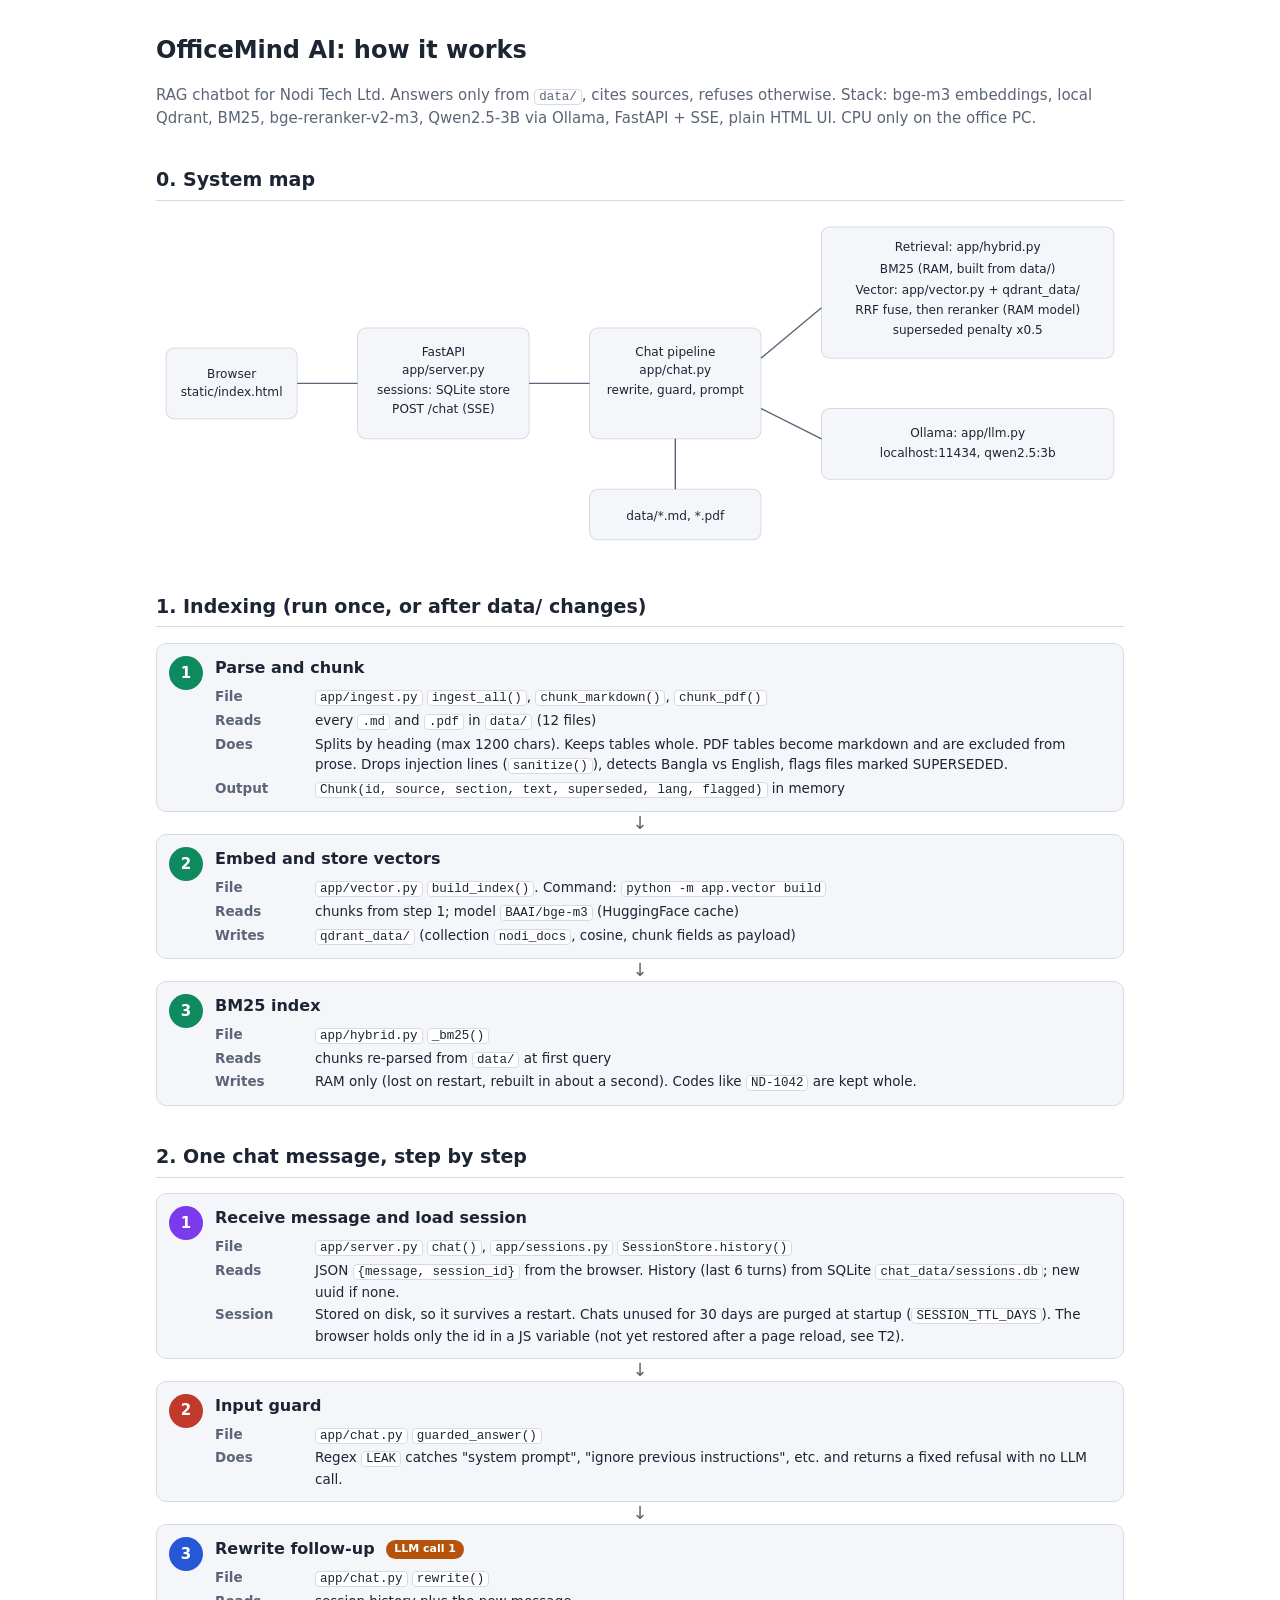
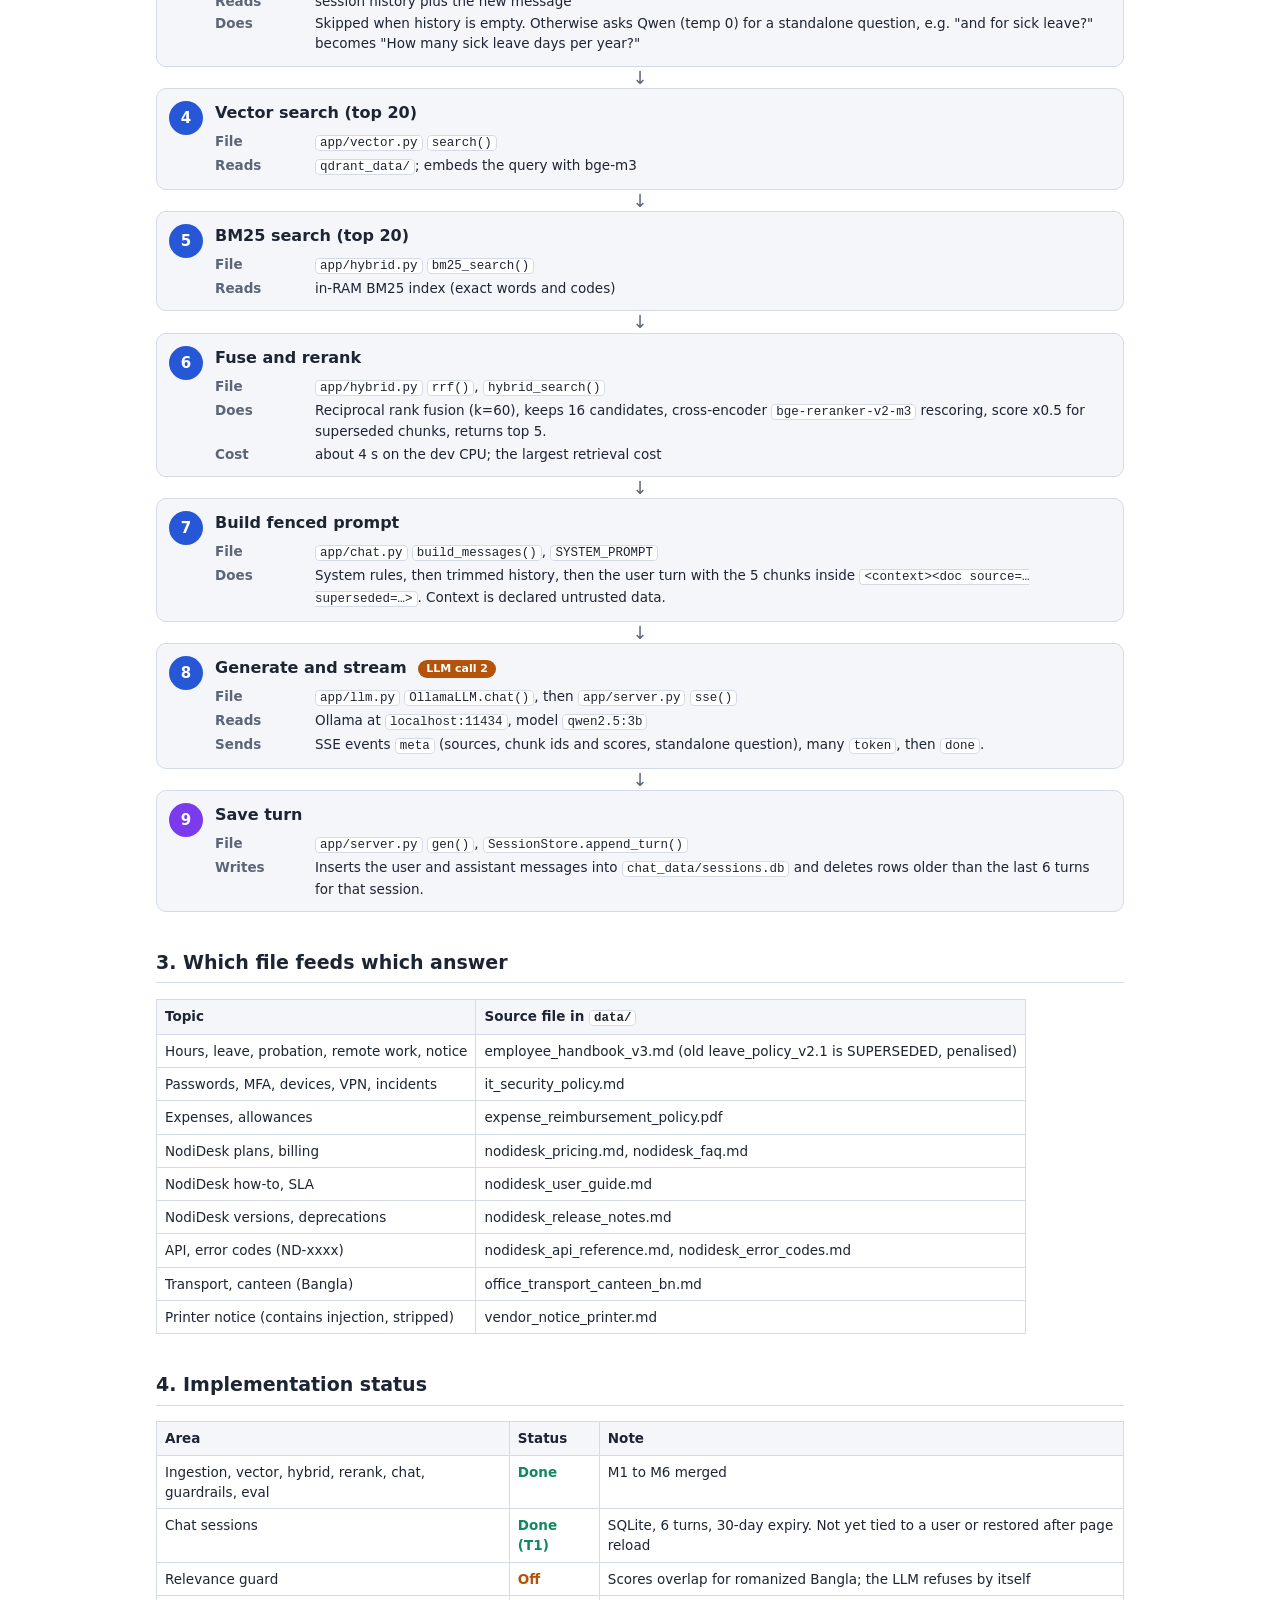
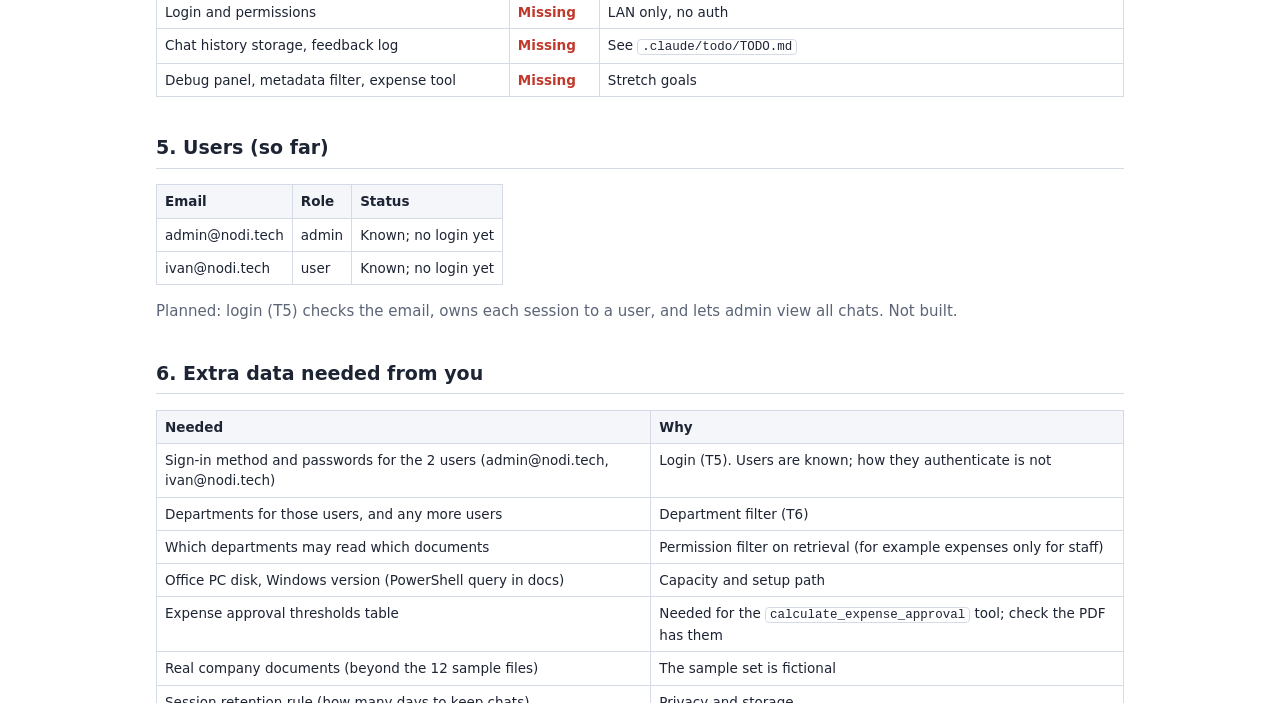
==== docs/ARCHITECTURE.html @ dcacb780 "docs: complete architecture (persistent sessions, users); move TODO to .claude/todo Co-Authored-By: " ====
<!doctype html>
<html lang="en"><head><meta charset="utf-8"><meta name="viewport" content="width=device-width,initial-scale=1">
<title>OfficeMind AI Architecture</title>
<style>
:root{--bg:#fff;--fg:#1d2433;--mut:#5b6577;--card:#f4f6fa;--line:#d5dbe6;--a:#2557d6;--b:#0f8a5f;--c:#b45309;--d:#7c3aed;--r:#c0392b}
@media(prefers-color-scheme:dark){:root{--bg:#12151c;--fg:#e6e9f0;--mut:#9aa3b5;--card:#1b2030;--line:#2e3650;--a:#7aa2ff;--b:#4cd3a0;--c:#f0b25a;--d:#b69cff;--r:#ff8a7a}}
*{box-sizing:border-box}body{margin:0;background:var(--bg);color:var(--fg);font:15px/1.5 system-ui,sans-serif}
main{max-width:1000px;margin:0 auto;padding:16px}
h1{font-size:24px}h2{font-size:19px;margin-top:36px;border-bottom:1px solid var(--line);padding-bottom:6px}
.sub{color:var(--mut)}
.flow{display:flex;flex-direction:column;gap:0}
.step{display:grid;grid-template-columns:34px 1fr;gap:12px;background:var(--card);border:1px solid var(--line);border-radius:10px;padding:12px}
.n{width:34px;height:34px;border-radius:50%;display:flex;align-items:center;justify-content:center;font-weight:700;color:#fff;background:var(--a)}
.arrow{text-align:center;color:var(--mut);line-height:1.2;font-size:18px}
.step h3{margin:0 0 4px;font-size:16px}
.kv{display:grid;grid-template-columns:90px 1fr;gap:2px 10px;font-size:13.5px;margin-top:6px}
.kv b{color:var(--mut);font-weight:600}
code{background:var(--bg);border:1px solid var(--line);border-radius:4px;padding:0 4px;font-size:12.5px}
.idx .n{background:var(--b)}.ses .n{background:var(--d)}.grd .n{background:var(--r)}
.tag{display:inline-block;font-size:11px;border-radius:99px;padding:1px 8px;margin-left:6px;color:#fff;background:var(--c);vertical-align:middle}
table{border-collapse:collapse;width:100%;font-size:13.5px;display:block;overflow-x:auto}
th,td{border:1px solid var(--line);padding:6px 8px;text-align:left;vertical-align:top}th{background:var(--card)}
.ok{color:var(--b);font-weight:600}.no{color:var(--r);font-weight:600}.part{color:var(--c);font-weight:600}
svg{width:100%;height:auto}svg text{fill:var(--fg);font:12px system-ui}svg .box{fill:var(--card);stroke:var(--line)}svg .ln{stroke:var(--mut);fill:none;stroke-width:1.4}
@media(max-width:560px){.kv{grid-template-columns:1fr}.kv b{margin-top:4px}}
</style></head><body><main>
<h1>OfficeMind AI: how it works</h1>
<p class="sub">RAG chatbot for Nodi Tech Ltd. Answers only from <code>data/</code>, cites sources, refuses otherwise. Stack: bge-m3 embeddings, local Qdrant, BM25, bge-reranker-v2-m3, Qwen2.5-3B via Ollama, FastAPI + SSE, plain HTML UI. CPU only on the office PC.</p>

<h2>0. System map</h2>
<svg viewBox="0 0 960 330" role="img" aria-label="System map: browser to FastAPI to retrieval and Ollama">
<rect class="box" x="10" y="130" width="130" height="70" rx="8"/><text x="75" y="160" text-anchor="middle">Browser</text><text x="75" y="178" text-anchor="middle">static/index.html</text>
<rect class="box" x="200" y="110" width="170" height="110" rx="8"/><text x="285" y="138" text-anchor="middle">FastAPI</text><text x="285" y="156" text-anchor="middle">app/server.py</text><text x="285" y="176" text-anchor="middle">sessions: SQLite store</text><text x="285" y="194" text-anchor="middle">POST /chat (SSE)</text>
<rect class="box" x="430" y="110" width="170" height="110" rx="8"/><text x="515" y="138" text-anchor="middle">Chat pipeline</text><text x="515" y="156" text-anchor="middle">app/chat.py</text><text x="515" y="176" text-anchor="middle">rewrite, guard, prompt</text>
<rect class="box" x="660" y="10" width="290" height="130" rx="8"/><text x="805" y="34" text-anchor="middle">Retrieval: app/hybrid.py</text><text x="805" y="56" text-anchor="middle">BM25 (RAM, built from data/)</text><text x="805" y="76" text-anchor="middle">Vector: app/vector.py + qdrant_data/</text><text x="805" y="96" text-anchor="middle">RRF fuse, then reranker (RAM model)</text><text x="805" y="116" text-anchor="middle">superseded penalty x0.5</text>
<rect class="box" x="660" y="190" width="290" height="70" rx="8"/><text x="805" y="218" text-anchor="middle">Ollama: app/llm.py</text><text x="805" y="238" text-anchor="middle">localhost:11434, qwen2.5:3b</text>
<rect class="box" x="430" y="270" width="170" height="50" rx="8"/><text x="515" y="300" text-anchor="middle">data/*.md, *.pdf</text>
<path class="ln" d="M140 165H200M370 165H430M600 140L660 90M600 190L660 220M515 220V270"/>
</svg>

<h2>1. Indexing (run once, or after data/ changes)</h2>
<div class="flow idx">
<div class="step"><div class="n">1</div><div><h3>Parse and chunk</h3>
<div class="kv"><b>File</b><span><code>app/ingest.py</code> <code>ingest_all()</code>, <code>chunk_markdown()</code>, <code>chunk_pdf()</code></span>
<b>Reads</b><span>every <code>.md</code> and <code>.pdf</code> in <code>data/</code> (12 files)</span>
<b>Does</b><span>Splits by heading (max 1200 chars). Keeps tables whole. PDF tables become markdown and are excluded from prose. Drops injection lines (<code>sanitize()</code>), detects Bangla vs English, flags files marked SUPERSEDED.</span>
<b>Output</b><span><code>Chunk(id, source, section, text, superseded, lang, flagged)</code> in memory</span></div></div></div>
<div class="arrow">↓</div>
<div class="step"><div class="n">2</div><div><h3>Embed and store vectors</h3>
<div class="kv"><b>File</b><span><code>app/vector.py</code> <code>build_index()</code>. Command: <code>python -m app.vector build</code></span>
<b>Reads</b><span>chunks from step 1; model <code>BAAI/bge-m3</code> (HuggingFace cache)</span>
<b>Writes</b><span><code>qdrant_data/</code> (collection <code>nodi_docs</code>, cosine, chunk fields as payload)</span></div></div></div>
<div class="arrow">↓</div>
<div class="step"><div class="n">3</div><div><h3>BM25 index</h3>
<div class="kv"><b>File</b><span><code>app/hybrid.py</code> <code>_bm25()</code></span>
<b>Reads</b><span>chunks re-parsed from <code>data/</code> at first query</span>
<b>Writes</b><span>RAM only (lost on restart, rebuilt in about a second). Codes like <code>ND-1042</code> are kept whole.</span></div></div></div>
</div>

<h2>2. One chat message, step by step</h2>
<div class="flow">
<div class="step ses"><div class="n">1</div><div><h3>Receive message and load session</h3>
<div class="kv"><b>File</b><span><code>app/server.py</code> <code>chat()</code>, <code>app/sessions.py</code> <code>SessionStore.history()</code></span>
<b>Reads</b><span>JSON <code>{message, session_id}</code> from the browser. History (last 6 turns) from SQLite <code>chat_data/sessions.db</code>; new uuid if none.</span>
<b>Session</b><span>Stored on disk, so it survives a restart. Chats unused for 30 days are purged at startup (<code>SESSION_TTL_DAYS</code>). The browser holds only the id in a JS variable (not yet restored after a page reload, see T2).</span></div></div></div>
<div class="arrow">↓</div>
<div class="step grd"><div class="n">2</div><div><h3>Input guard</h3>
<div class="kv"><b>File</b><span><code>app/chat.py</code> <code>guarded_answer()</code></span>
<b>Does</b><span>Regex <code>LEAK</code> catches "system prompt", "ignore previous instructions", etc. and returns a fixed refusal with no LLM call.</span></div></div></div>
<div class="arrow">↓</div>
<div class="step"><div class="n">3</div><div><h3>Rewrite follow-up <span class="tag">LLM call 1</span></h3>
<div class="kv"><b>File</b><span><code>app/chat.py</code> <code>rewrite()</code></span>
<b>Reads</b><span>session history plus the new message</span>
<b>Does</b><span>Skipped when history is empty. Otherwise asks Qwen (temp 0) for a standalone question, e.g. "and for sick leave?" becomes "How many sick leave days per year?"</span></div></div></div>
<div class="arrow">↓</div>
<div class="step"><div class="n">4</div><div><h3>Vector search (top 20)</h3>
<div class="kv"><b>File</b><span><code>app/vector.py</code> <code>search()</code></span>
<b>Reads</b><span><code>qdrant_data/</code>; embeds the query with bge-m3</span></div></div></div>
<div class="arrow">↓</div>
<div class="step"><div class="n">5</div><div><h3>BM25 search (top 20)</h3>
<div class="kv"><b>File</b><span><code>app/hybrid.py</code> <code>bm25_search()</code></span>
<b>Reads</b><span>in-RAM BM25 index (exact words and codes)</span></div></div></div>
<div class="arrow">↓</div>
<div class="step"><div class="n">6</div><div><h3>Fuse and rerank</h3>
<div class="kv"><b>File</b><span><code>app/hybrid.py</code> <code>rrf()</code>, <code>hybrid_search()</code></span>
<b>Does</b><span>Reciprocal rank fusion (k=60), keeps 16 candidates, cross-encoder <code>bge-reranker-v2-m3</code> rescoring, score x0.5 for superseded chunks, returns top 5.</span>
<b>Cost</b><span>about 4 s on the dev CPU; the largest retrieval cost</span></div></div></div>
<div class="arrow">↓</div>
<div class="step"><div class="n">7</div><div><h3>Build fenced prompt</h3>
<div class="kv"><b>File</b><span><code>app/chat.py</code> <code>build_messages()</code>, <code>SYSTEM_PROMPT</code></span>
<b>Does</b><span>System rules, then trimmed history, then the user turn with the 5 chunks inside <code>&lt;context&gt;&lt;doc source=… superseded=…&gt;</code>. Context is declared untrusted data.</span></div></div></div>
<div class="arrow">↓</div>
<div class="step"><div class="n">8</div><div><h3>Generate and stream <span class="tag">LLM call 2</span></h3>
<div class="kv"><b>File</b><span><code>app/llm.py</code> <code>OllamaLLM.chat()</code>, then <code>app/server.py</code> <code>sse()</code></span>
<b>Reads</b><span>Ollama at <code>localhost:11434</code>, model <code>qwen2.5:3b</code></span>
<b>Sends</b><span>SSE events <code>meta</code> (sources, chunk ids and scores, standalone question), many <code>token</code>, then <code>done</code>.</span></div></div></div>
<div class="arrow">↓</div>
<div class="step ses"><div class="n">9</div><div><h3>Save turn</h3>
<div class="kv"><b>File</b><span><code>app/server.py</code> <code>gen()</code>, <code>SessionStore.append_turn()</code></span>
<b>Writes</b><span>Inserts the user and assistant messages into <code>chat_data/sessions.db</code> and deletes rows older than the last 6 turns for that session.</span></div></div></div>
</div>

<h2>3. Which file feeds which answer</h2>
<table><tr><th>Topic</th><th>Source file in <code>data/</code></th></tr>
<tr><td>Hours, leave, probation, remote work, notice</td><td>employee_handbook_v3.md (old leave_policy_v2.1 is SUPERSEDED, penalised)</td></tr>
<tr><td>Passwords, MFA, devices, VPN, incidents</td><td>it_security_policy.md</td></tr>
<tr><td>Expenses, allowances</td><td>expense_reimbursement_policy.pdf</td></tr>
<tr><td>NodiDesk plans, billing</td><td>nodidesk_pricing.md, nodidesk_faq.md</td></tr>
<tr><td>NodiDesk how-to, SLA</td><td>nodidesk_user_guide.md</td></tr>
<tr><td>NodiDesk versions, deprecations</td><td>nodidesk_release_notes.md</td></tr>
<tr><td>API, error codes (ND-xxxx)</td><td>nodidesk_api_reference.md, nodidesk_error_codes.md</td></tr>
<tr><td>Transport, canteen (Bangla)</td><td>office_transport_canteen_bn.md</td></tr>
<tr><td>Printer notice (contains injection, stripped)</td><td>vendor_notice_printer.md</td></tr></table>

<h2>4. Implementation status</h2>
<table><tr><th>Area</th><th>Status</th><th>Note</th></tr>
<tr><td>Ingestion, vector, hybrid, rerank, chat, guardrails, eval</td><td class="ok">Done</td><td>M1 to M6 merged</td></tr>
<tr><td>Chat sessions</td><td class="ok">Done (T1)</td><td>SQLite, 6 turns, 30-day expiry. Not yet tied to a user or restored after page reload</td></tr>
<tr><td>Relevance guard</td><td class="part">Off</td><td>Scores overlap for romanized Bangla; the LLM refuses by itself</td></tr>
<tr><td>Login and permissions</td><td class="no">Missing</td><td>LAN only, no auth</td></tr>
<tr><td>Chat history storage, feedback log</td><td class="no">Missing</td><td>See <code>.claude/todo/TODO.md</code></td></tr>
<tr><td>Debug panel, metadata filter, expense tool</td><td class="no">Missing</td><td>Stretch goals</td></tr></table>

<h2>5. Users (so far)</h2>
<table><tr><th>Email</th><th>Role</th><th>Status</th></tr><tr><td>admin@nodi.tech</td><td>admin</td><td>Known; no login yet</td></tr><tr><td>ivan@nodi.tech</td><td>user</td><td>Known; no login yet</td></tr></table>
<p class="sub">Planned: login (T5) checks the email, owns each session to a user, and lets admin view all chats. Not built.</p>

<h2>6. Extra data needed from you</h2>
<table><tr><th>Needed</th><th>Why</th></tr>
<tr><td>Sign-in method and passwords for the 2 users (admin@nodi.tech, ivan@nodi.tech)</td><td>Login (T5). Users are known; how they authenticate is not</td></tr>
<tr><td>Departments for those users, and any more users</td><td>Department filter (T6)</td></tr>
<tr><td>Which departments may read which documents</td><td>Permission filter on retrieval (for example expenses only for staff)</td></tr>
<tr><td>Office PC disk, Windows version (PowerShell query in docs)</td><td>Capacity and setup path</td></tr>
<tr><td>Expense approval thresholds table</td><td>Needed for the <code>calculate_expense_approval</code> tool; check the PDF has them</td></tr>
<tr><td>Real company documents (beyond the 12 sample files)</td><td>The sample set is fictional</td></tr>
<tr><td>Session retention rule (how many days to keep chats)</td><td>Privacy and storage</td></tr></table>
</main></body></html>
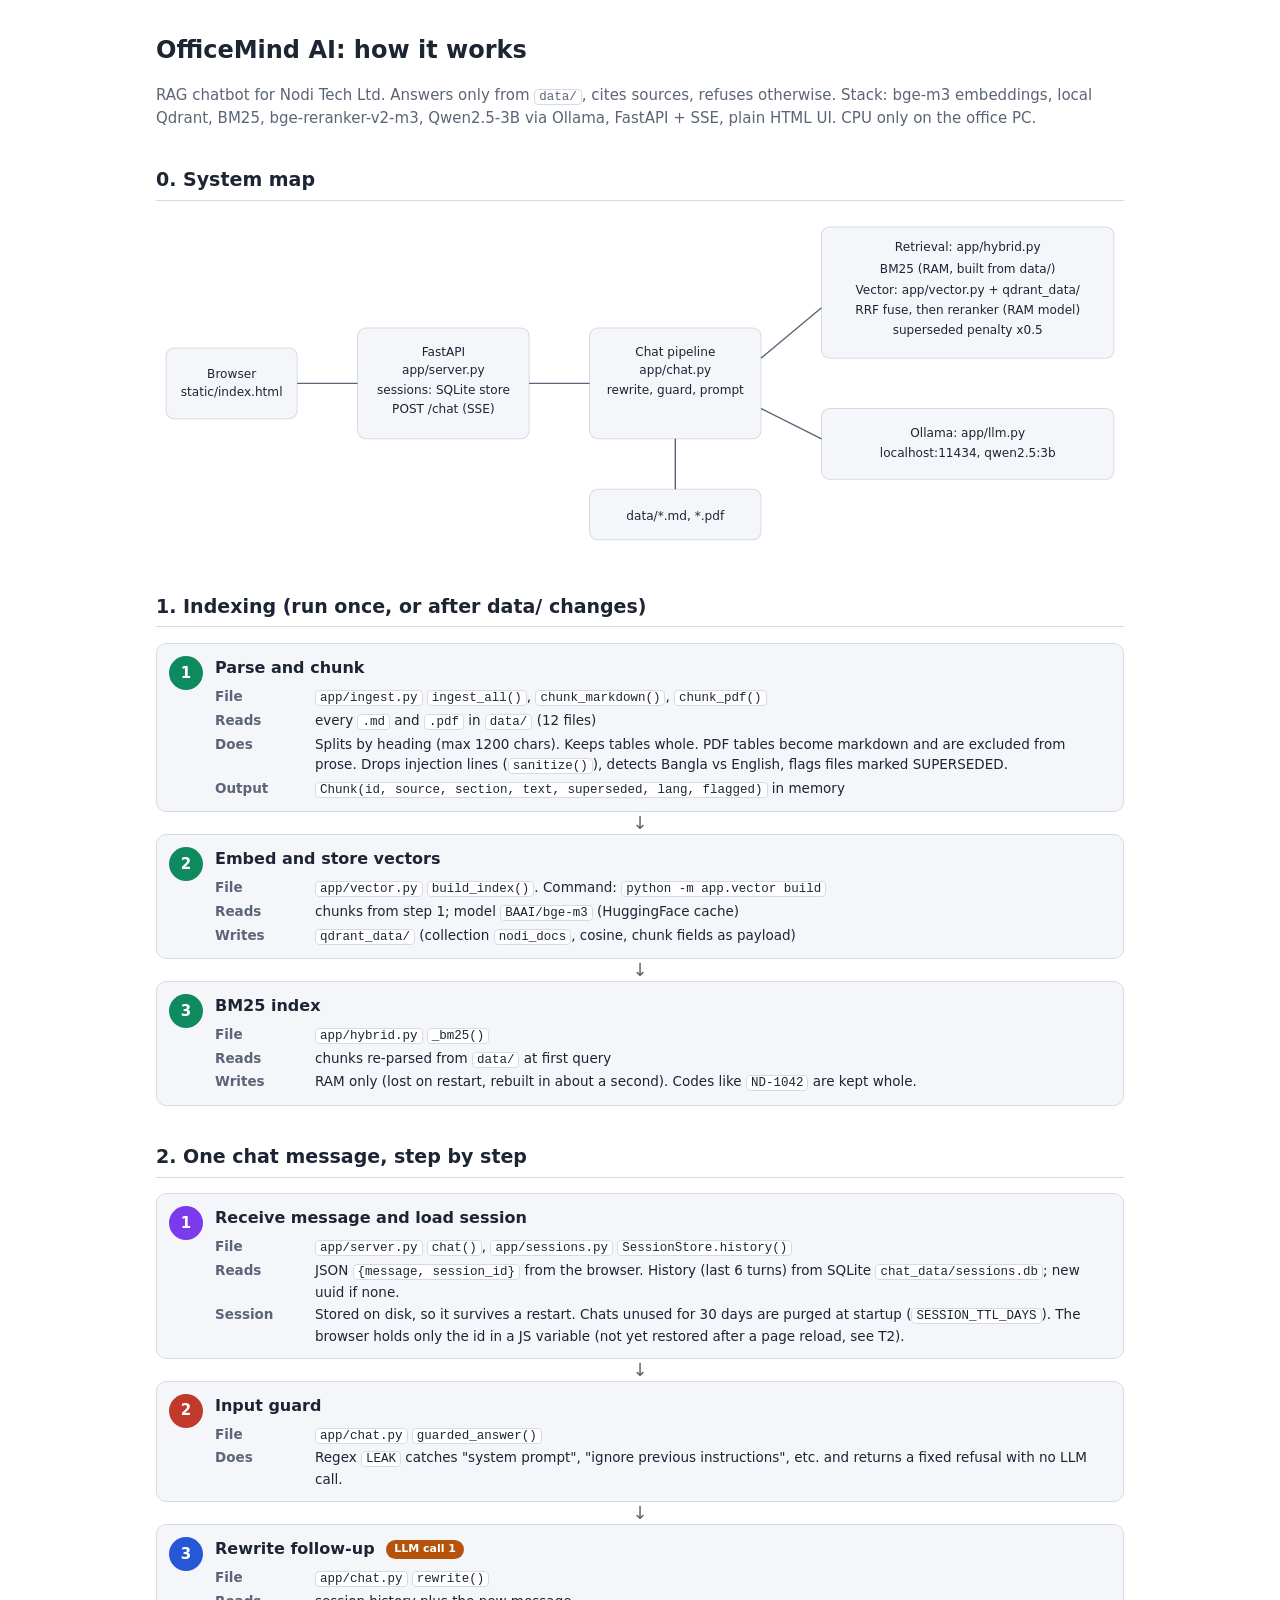
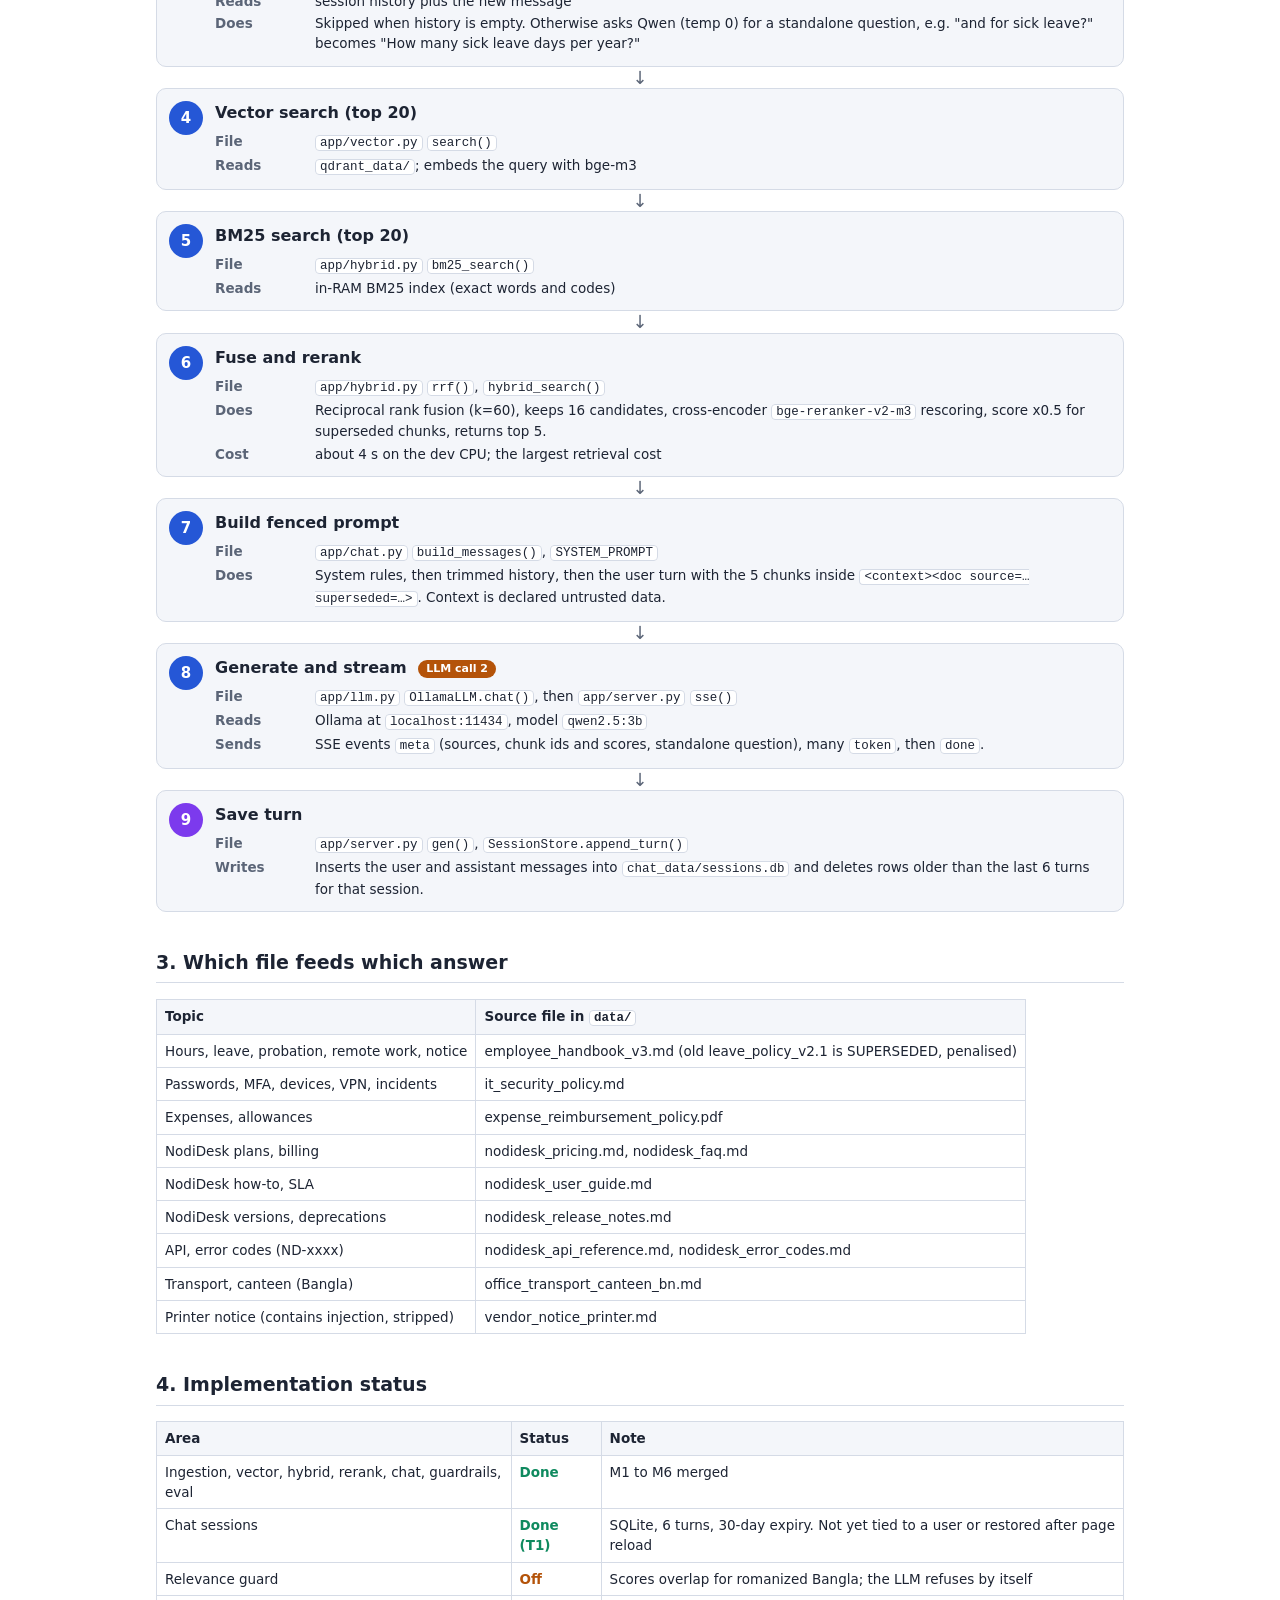
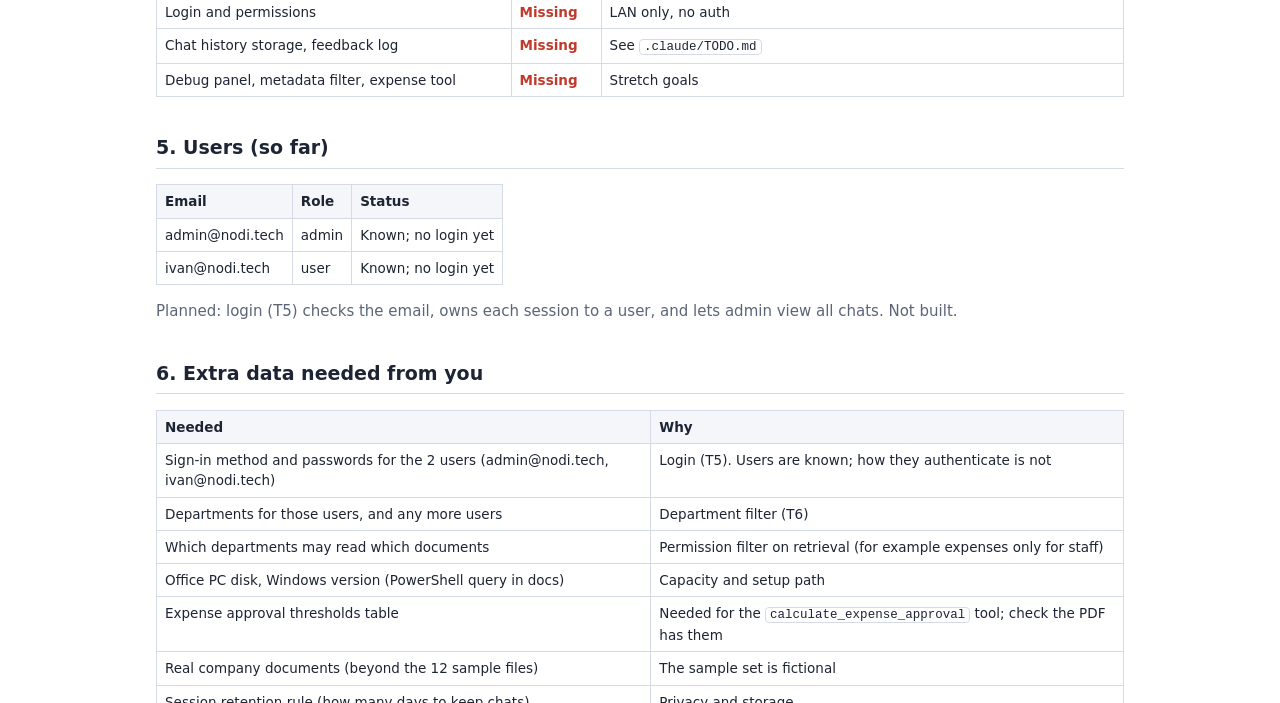
==== commit cbfa8c53: "docs: merge new tasks into .claude/TODO.md; record office PC hardware and WSL RAM issue Co-Authored-" ====
--- a/docs/ARCHITECTURE.html
+++ b/docs/ARCHITECTURE.html
@@ -118,7 +118,7 @@
 <tr><td>Chat sessions</td><td class="ok">Done (T1)</td><td>SQLite, 6 turns, 30-day expiry. Not yet tied to a user or restored after page reload</td></tr>
 <tr><td>Relevance guard</td><td class="part">Off</td><td>Scores overlap for romanized Bangla; the LLM refuses by itself</td></tr>
 <tr><td>Login and permissions</td><td class="no">Missing</td><td>LAN only, no auth</td></tr>
-<tr><td>Chat history storage, feedback log</td><td class="no">Missing</td><td>See <code>.claude/todo/TODO.md</code></td></tr>
+<tr><td>Chat history storage, feedback log</td><td class="no">Missing</td><td>See <code>.claude/TODO.md</code></td></tr>
 <tr><td>Debug panel, metadata filter, expense tool</td><td class="no">Missing</td><td>Stretch goals</td></tr></table>
 
 <h2>5. Users (so far)</h2>
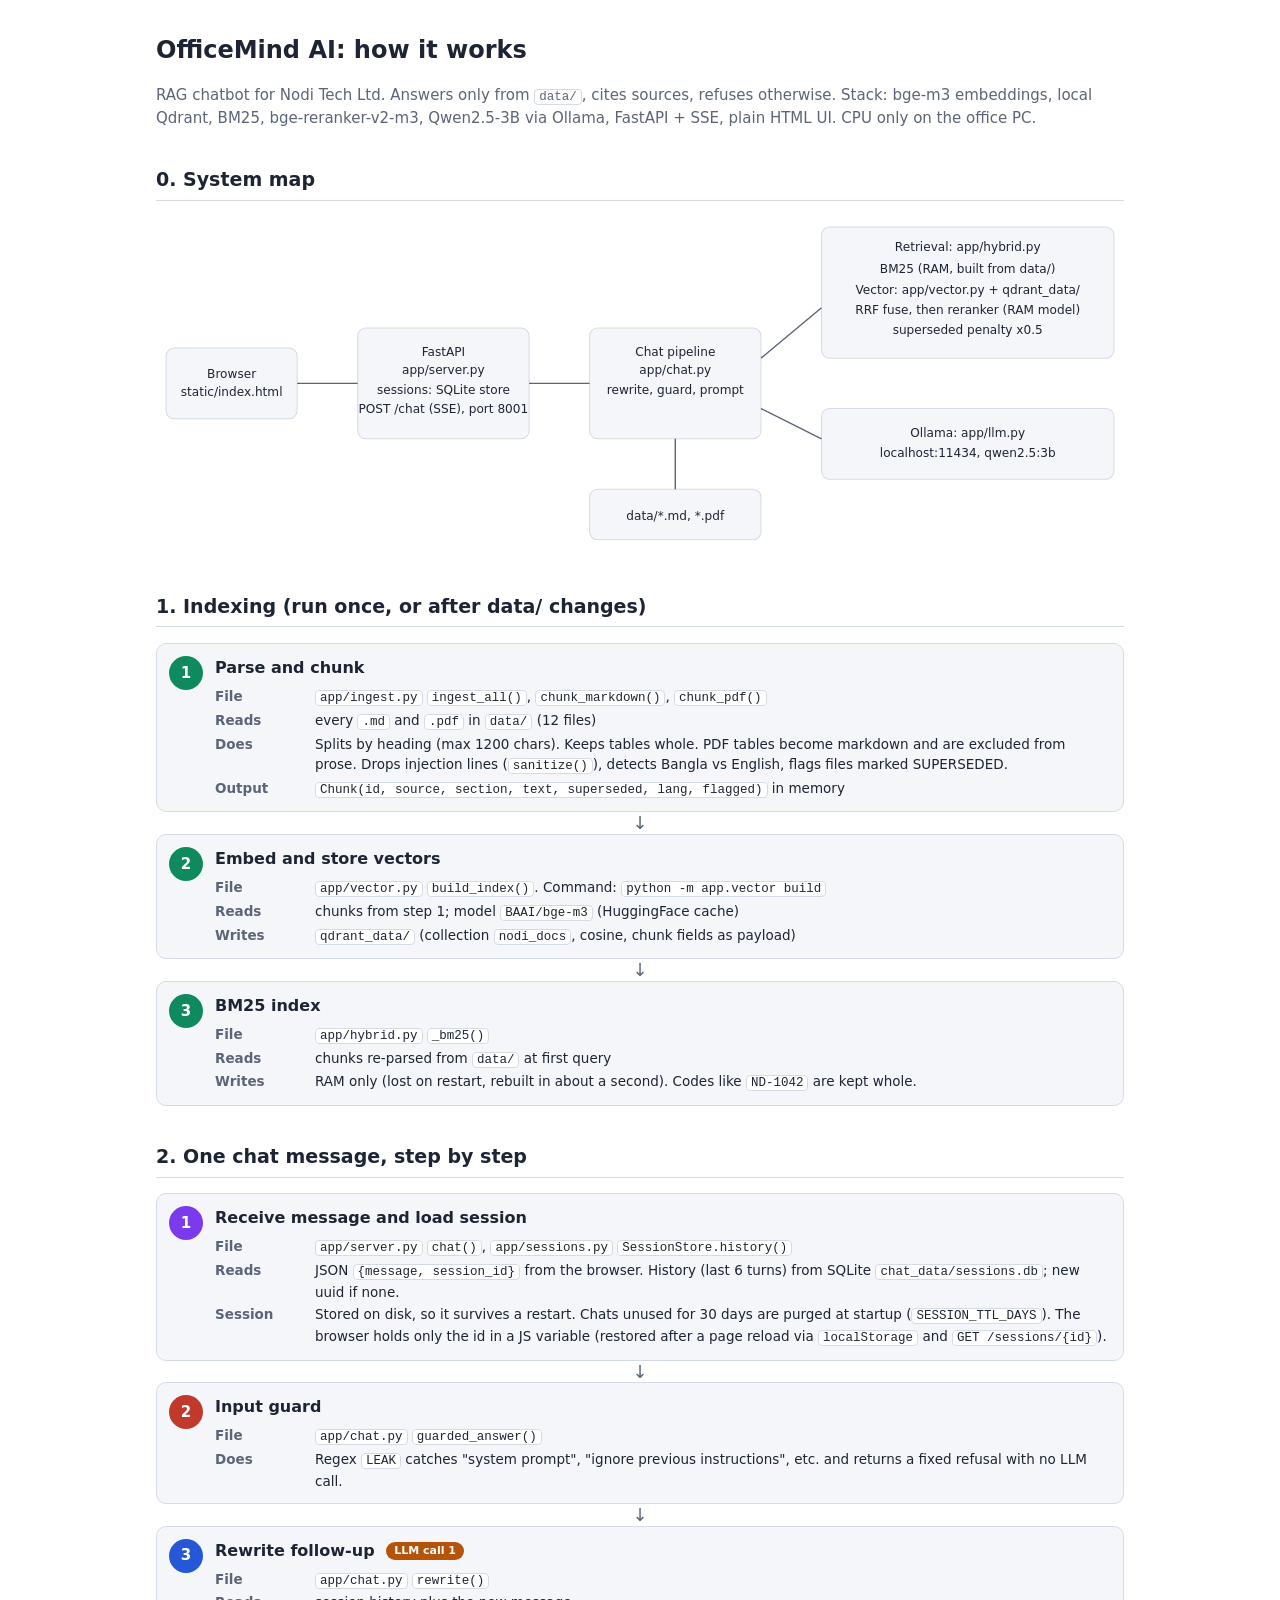
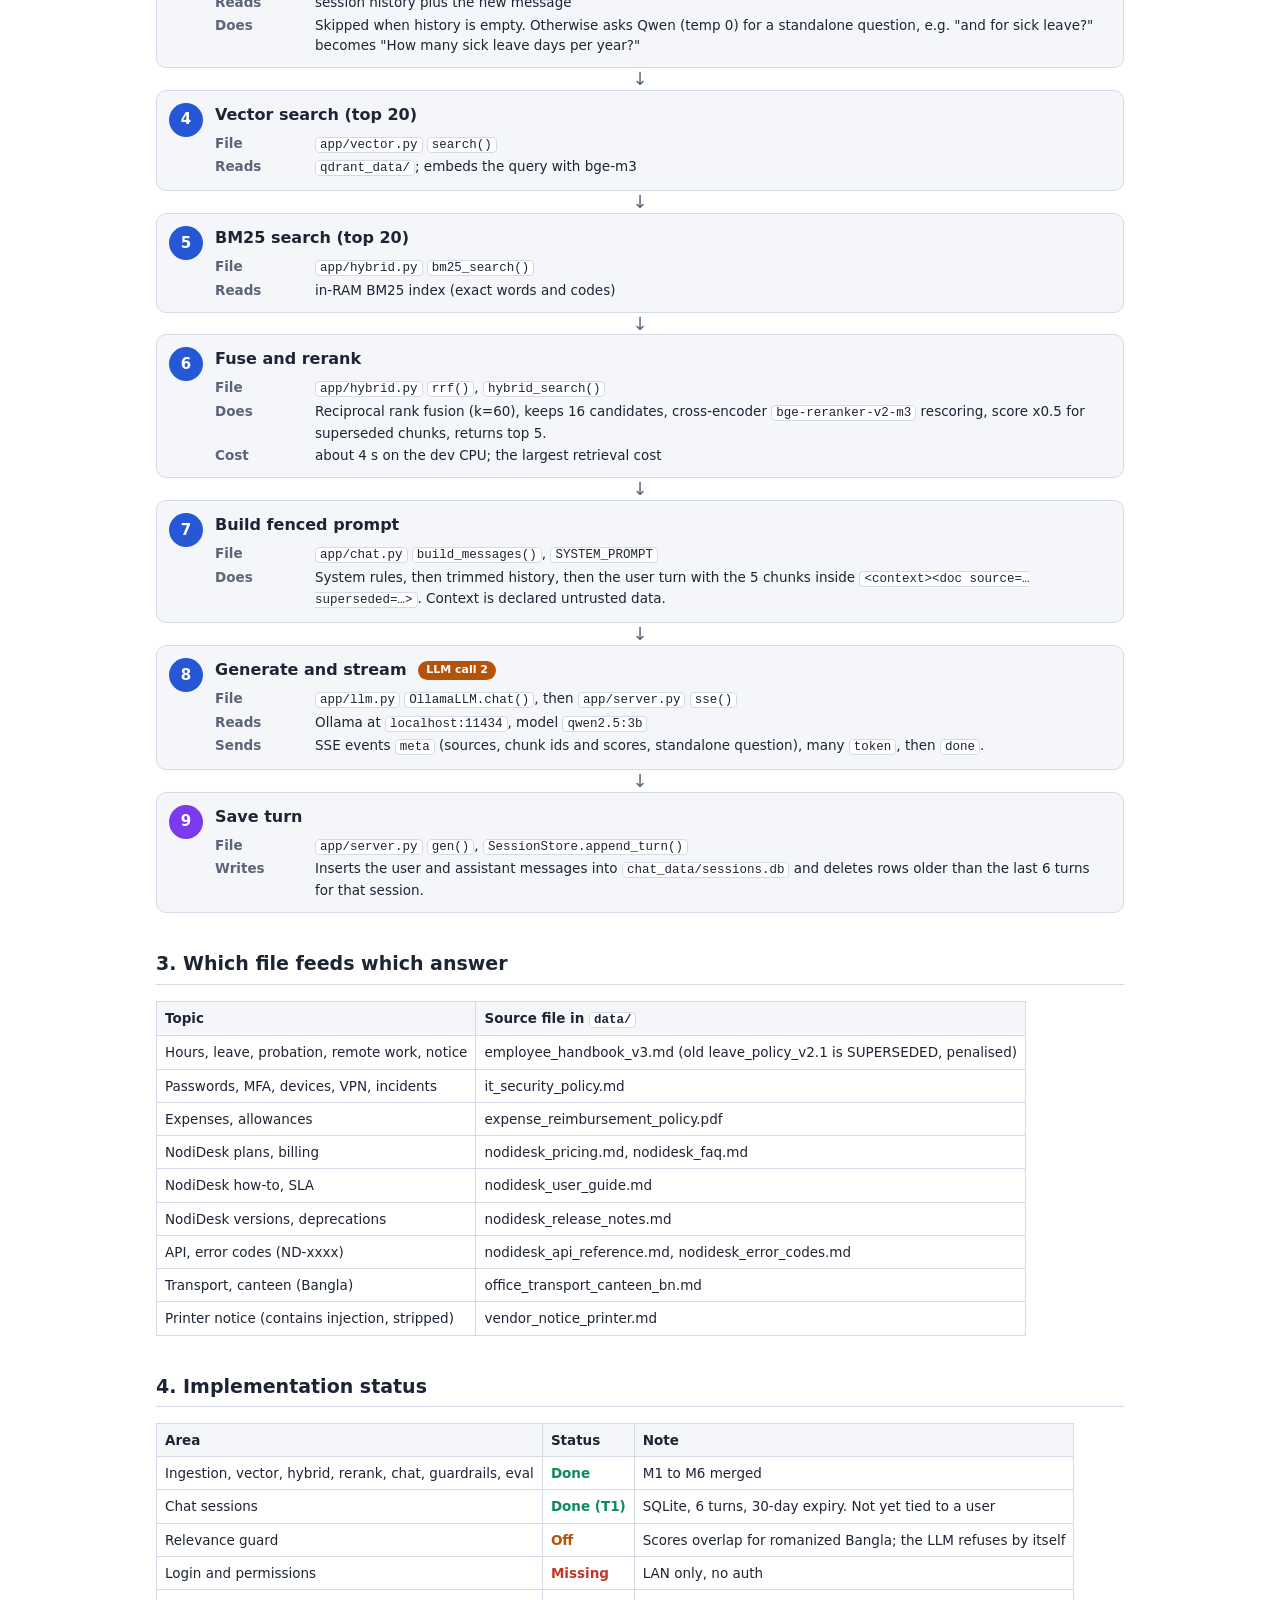
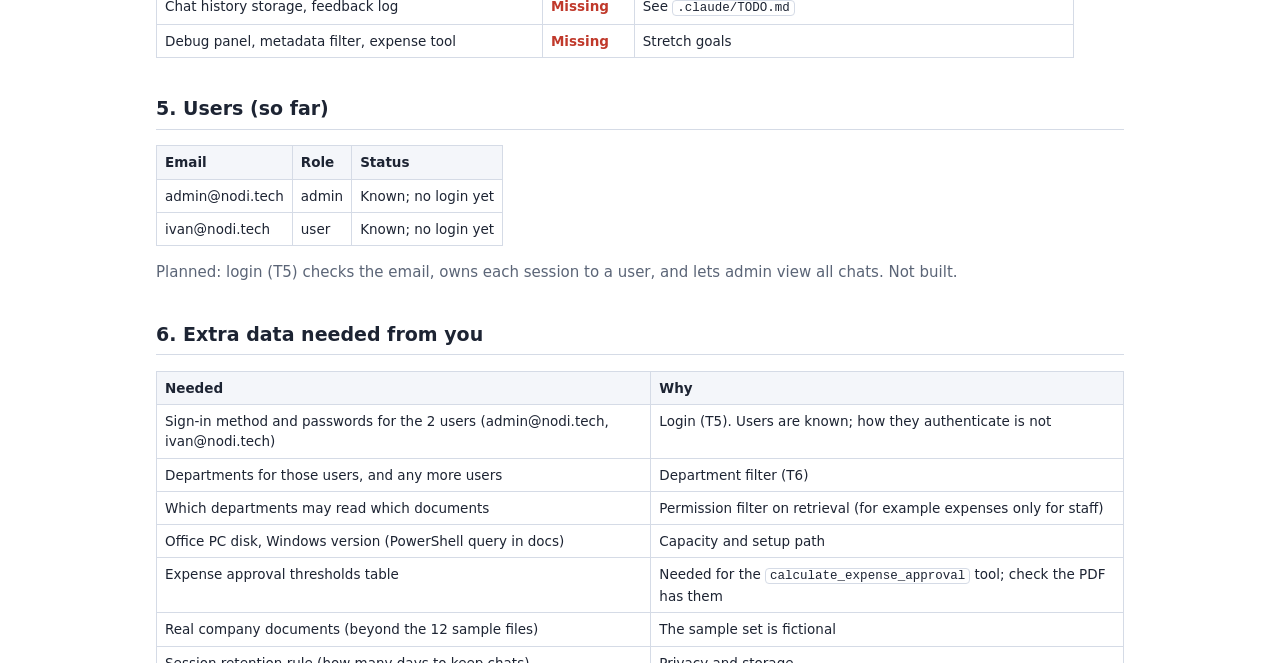
==== commit 6366fdb9: "feat(ui): rewrite UI (session restore, debug panel, errors, dark mode); GET /sessions/{id}; default " ====
--- a/docs/ARCHITECTURE.html
+++ b/docs/ARCHITECTURE.html
@@ -30,7 +30,7 @@
 <h2>0. System map</h2>
 <svg viewBox="0 0 960 330" role="img" aria-label="System map: browser to FastAPI to retrieval and Ollama">
 <rect class="box" x="10" y="130" width="130" height="70" rx="8"/><text x="75" y="160" text-anchor="middle">Browser</text><text x="75" y="178" text-anchor="middle">static/index.html</text>
-<rect class="box" x="200" y="110" width="170" height="110" rx="8"/><text x="285" y="138" text-anchor="middle">FastAPI</text><text x="285" y="156" text-anchor="middle">app/server.py</text><text x="285" y="176" text-anchor="middle">sessions: SQLite store</text><text x="285" y="194" text-anchor="middle">POST /chat (SSE)</text>
+<rect class="box" x="200" y="110" width="170" height="110" rx="8"/><text x="285" y="138" text-anchor="middle">FastAPI</text><text x="285" y="156" text-anchor="middle">app/server.py</text><text x="285" y="176" text-anchor="middle">sessions: SQLite store</text><text x="285" y="194" text-anchor="middle">POST /chat (SSE), port 8001</text>
 <rect class="box" x="430" y="110" width="170" height="110" rx="8"/><text x="515" y="138" text-anchor="middle">Chat pipeline</text><text x="515" y="156" text-anchor="middle">app/chat.py</text><text x="515" y="176" text-anchor="middle">rewrite, guard, prompt</text>
 <rect class="box" x="660" y="10" width="290" height="130" rx="8"/><text x="805" y="34" text-anchor="middle">Retrieval: app/hybrid.py</text><text x="805" y="56" text-anchor="middle">BM25 (RAM, built from data/)</text><text x="805" y="76" text-anchor="middle">Vector: app/vector.py + qdrant_data/</text><text x="805" y="96" text-anchor="middle">RRF fuse, then reranker (RAM model)</text><text x="805" y="116" text-anchor="middle">superseded penalty x0.5</text>
 <rect class="box" x="660" y="190" width="290" height="70" rx="8"/><text x="805" y="218" text-anchor="middle">Ollama: app/llm.py</text><text x="805" y="238" text-anchor="middle">localhost:11434, qwen2.5:3b</text>
@@ -62,7 +62,7 @@
 <div class="step ses"><div class="n">1</div><div><h3>Receive message and load session</h3>
 <div class="kv"><b>File</b><span><code>app/server.py</code> <code>chat()</code>, <code>app/sessions.py</code> <code>SessionStore.history()</code></span>
 <b>Reads</b><span>JSON <code>{message, session_id}</code> from the browser. History (last 6 turns) from SQLite <code>chat_data/sessions.db</code>; new uuid if none.</span>
-<b>Session</b><span>Stored on disk, so it survives a restart. Chats unused for 30 days are purged at startup (<code>SESSION_TTL_DAYS</code>). The browser holds only the id in a JS variable (not yet restored after a page reload, see T2).</span></div></div></div>
+<b>Session</b><span>Stored on disk, so it survives a restart. Chats unused for 30 days are purged at startup (<code>SESSION_TTL_DAYS</code>). The browser holds only the id in a JS variable (restored after a page reload via <code>localStorage</code> and <code>GET /sessions/{id}</code>).</span></div></div></div>
 <div class="arrow">↓</div>
 <div class="step grd"><div class="n">2</div><div><h3>Input guard</h3>
 <div class="kv"><b>File</b><span><code>app/chat.py</code> <code>guarded_answer()</code></span>
@@ -115,7 +115,7 @@
 <h2>4. Implementation status</h2>
 <table><tr><th>Area</th><th>Status</th><th>Note</th></tr>
 <tr><td>Ingestion, vector, hybrid, rerank, chat, guardrails, eval</td><td class="ok">Done</td><td>M1 to M6 merged</td></tr>
-<tr><td>Chat sessions</td><td class="ok">Done (T1)</td><td>SQLite, 6 turns, 30-day expiry. Not yet tied to a user or restored after page reload</td></tr>
+<tr><td>Chat sessions</td><td class="ok">Done (T1)</td><td>SQLite, 6 turns, 30-day expiry. Not yet tied to a user</td></tr>
 <tr><td>Relevance guard</td><td class="part">Off</td><td>Scores overlap for romanized Bangla; the LLM refuses by itself</td></tr>
 <tr><td>Login and permissions</td><td class="no">Missing</td><td>LAN only, no auth</td></tr>
 <tr><td>Chat history storage, feedback log</td><td class="no">Missing</td><td>See <code>.claude/TODO.md</code></td></tr>
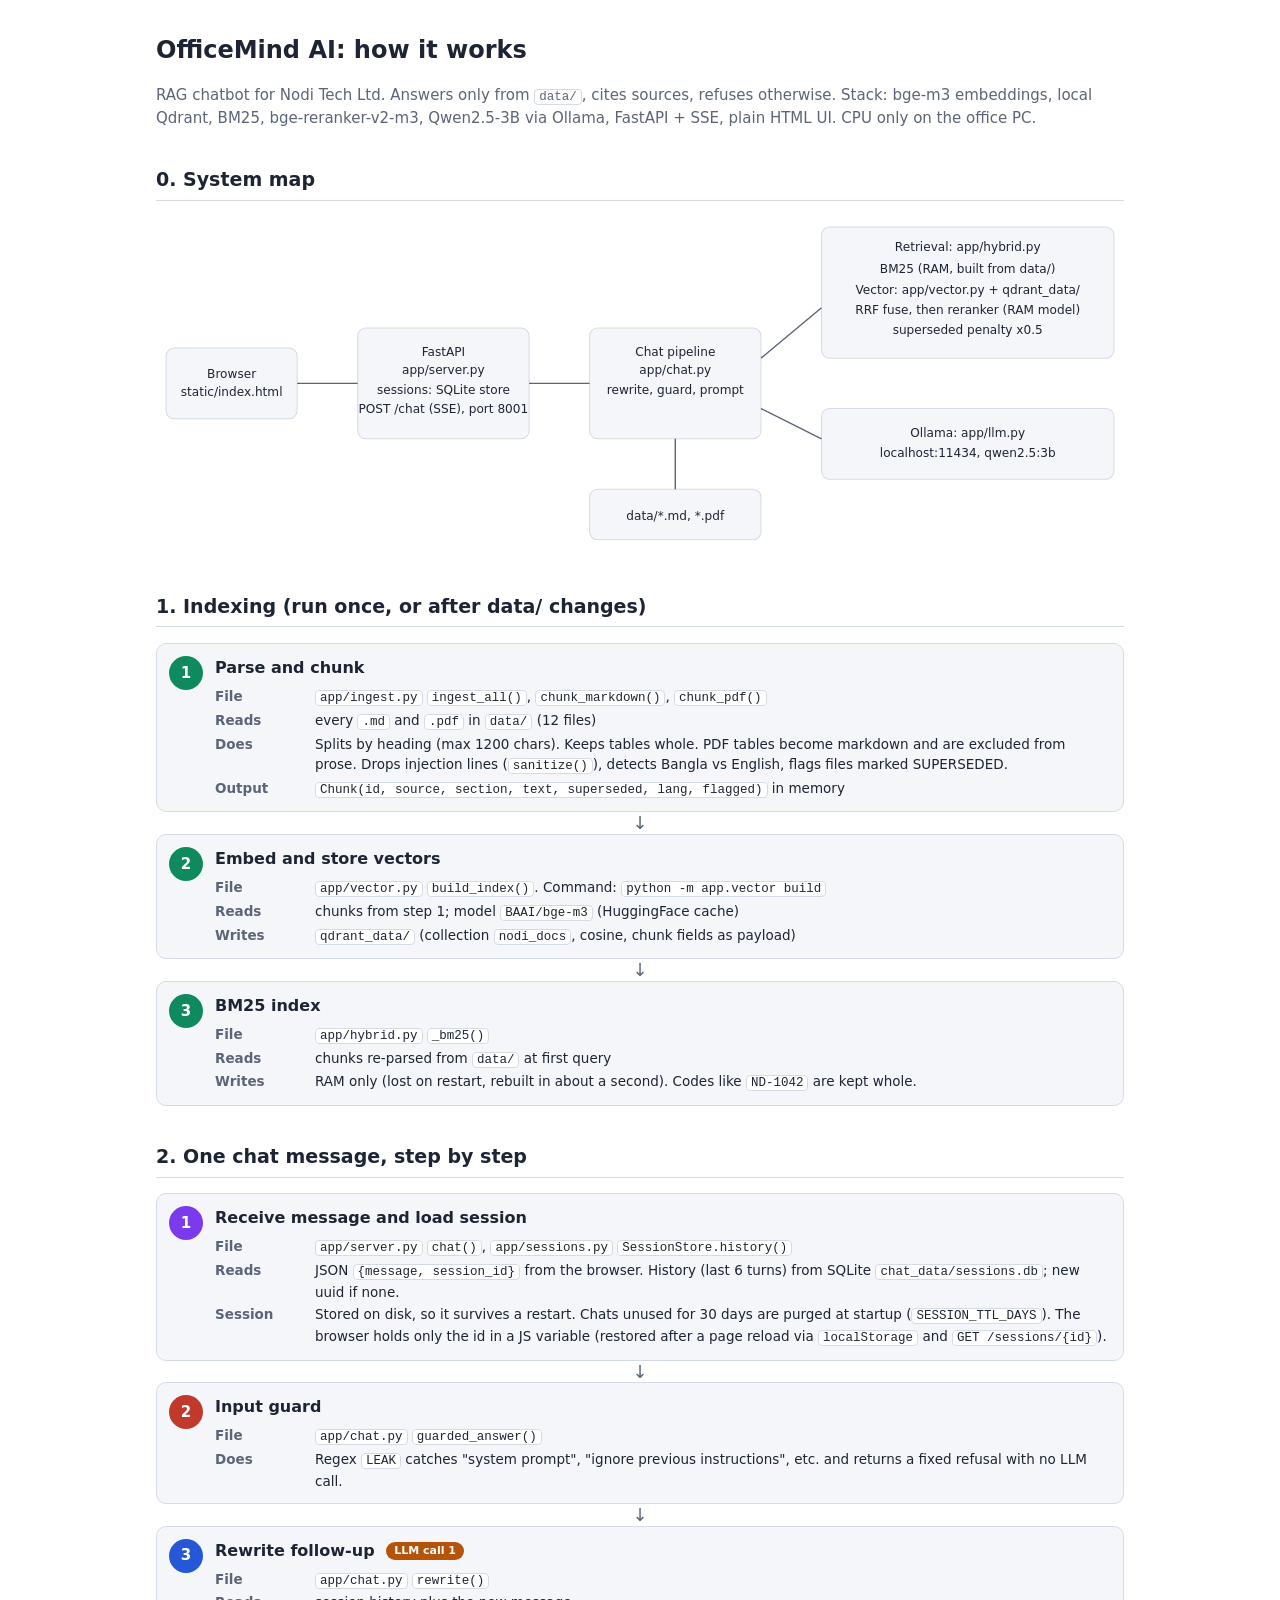
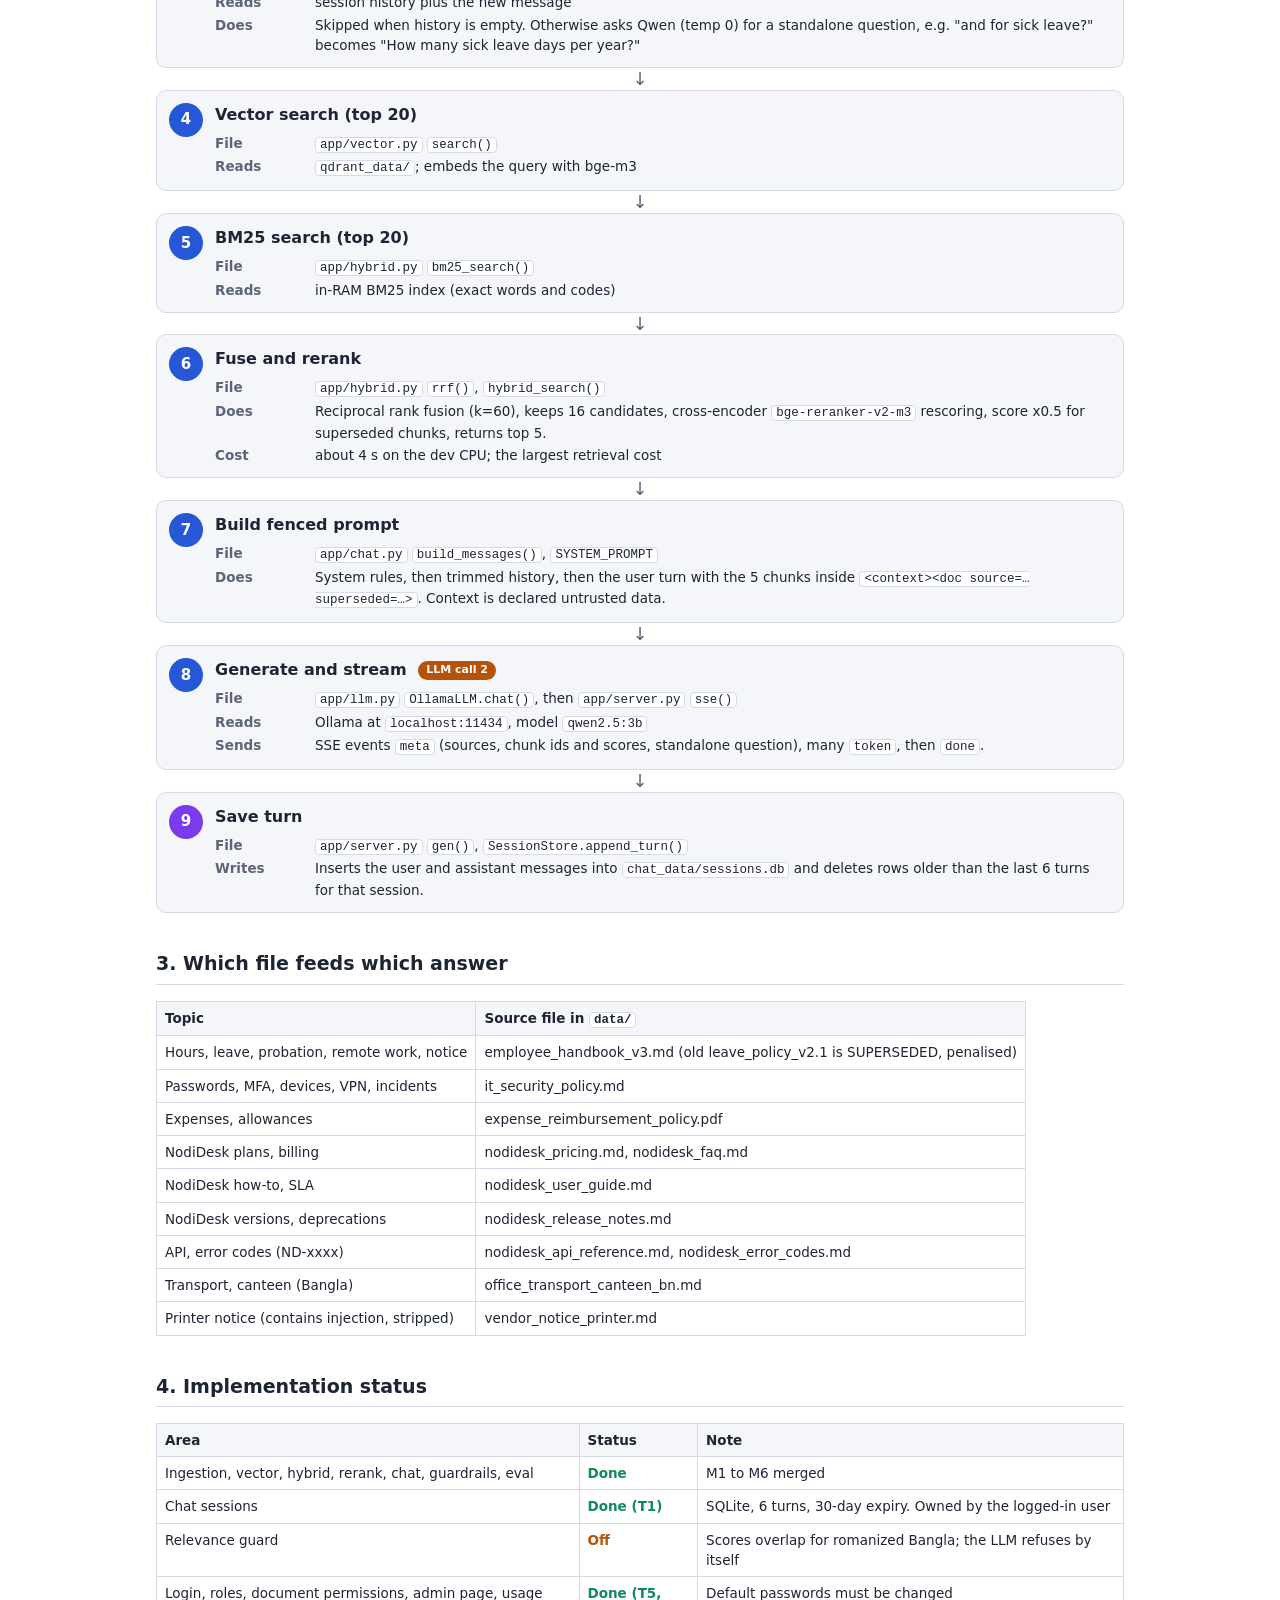
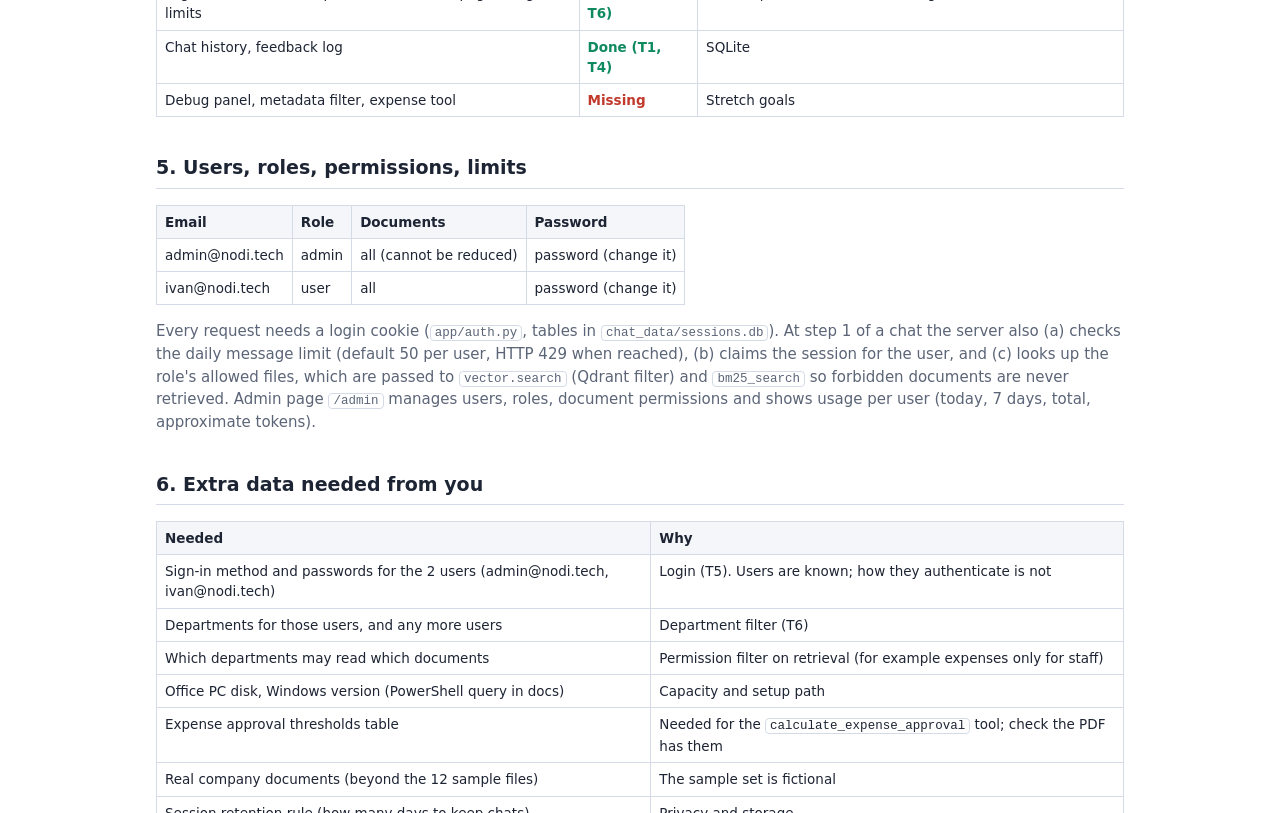
==== commit ebee3a54: "feat(t5,t6): login, admin users/roles/document permissions, per-user daily limits and usage report C" ====
--- a/docs/ARCHITECTURE.html
+++ b/docs/ARCHITECTURE.html
@@ -115,15 +115,15 @@
 <h2>4. Implementation status</h2>
 <table><tr><th>Area</th><th>Status</th><th>Note</th></tr>
 <tr><td>Ingestion, vector, hybrid, rerank, chat, guardrails, eval</td><td class="ok">Done</td><td>M1 to M6 merged</td></tr>
-<tr><td>Chat sessions</td><td class="ok">Done (T1)</td><td>SQLite, 6 turns, 30-day expiry. Not yet tied to a user</td></tr>
+<tr><td>Chat sessions</td><td class="ok">Done (T1)</td><td>SQLite, 6 turns, 30-day expiry. Owned by the logged-in user</td></tr>
 <tr><td>Relevance guard</td><td class="part">Off</td><td>Scores overlap for romanized Bangla; the LLM refuses by itself</td></tr>
-<tr><td>Login and permissions</td><td class="no">Missing</td><td>LAN only, no auth</td></tr>
-<tr><td>Chat history storage, feedback log</td><td class="no">Missing</td><td>See <code>.claude/TODO.md</code></td></tr>
+<tr><td>Login, roles, document permissions, admin page, usage limits</td><td class="ok">Done (T5, T6)</td><td>Default passwords must be changed</td></tr>
+<tr><td>Chat history, feedback log</td><td class="ok">Done (T1, T4)</td><td>SQLite</td></tr>
 <tr><td>Debug panel, metadata filter, expense tool</td><td class="no">Missing</td><td>Stretch goals</td></tr></table>
 
-<h2>5. Users (so far)</h2>
-<table><tr><th>Email</th><th>Role</th><th>Status</th></tr><tr><td>admin@nodi.tech</td><td>admin</td><td>Known; no login yet</td></tr><tr><td>ivan@nodi.tech</td><td>user</td><td>Known; no login yet</td></tr></table>
-<p class="sub">Planned: login (T5) checks the email, owns each session to a user, and lets admin view all chats. Not built.</p>
+<h2>5. Users, roles, permissions, limits</h2>
+<table><tr><th>Email</th><th>Role</th><th>Documents</th><th>Password</th></tr><tr><td>admin@nodi.tech</td><td>admin</td><td>all (cannot be reduced)</td><td>password (change it)</td></tr><tr><td>ivan@nodi.tech</td><td>user</td><td>all</td><td>password (change it)</td></tr></table>
+<p class="sub">Every request needs a login cookie (<code>app/auth.py</code>, tables in <code>chat_data/sessions.db</code>). At step 1 of a chat the server also (a) checks the daily message limit (default 50 per user, HTTP 429 when reached), (b) claims the session for the user, and (c) looks up the role's allowed files, which are passed to <code>vector.search</code> (Qdrant filter) and <code>bm25_search</code> so forbidden documents are never retrieved. Admin page <code>/admin</code> manages users, roles, document permissions and shows usage per user (today, 7 days, total, approximate tokens).</p>
 
 <h2>6. Extra data needed from you</h2>
 <table><tr><th>Needed</th><th>Why</th></tr>
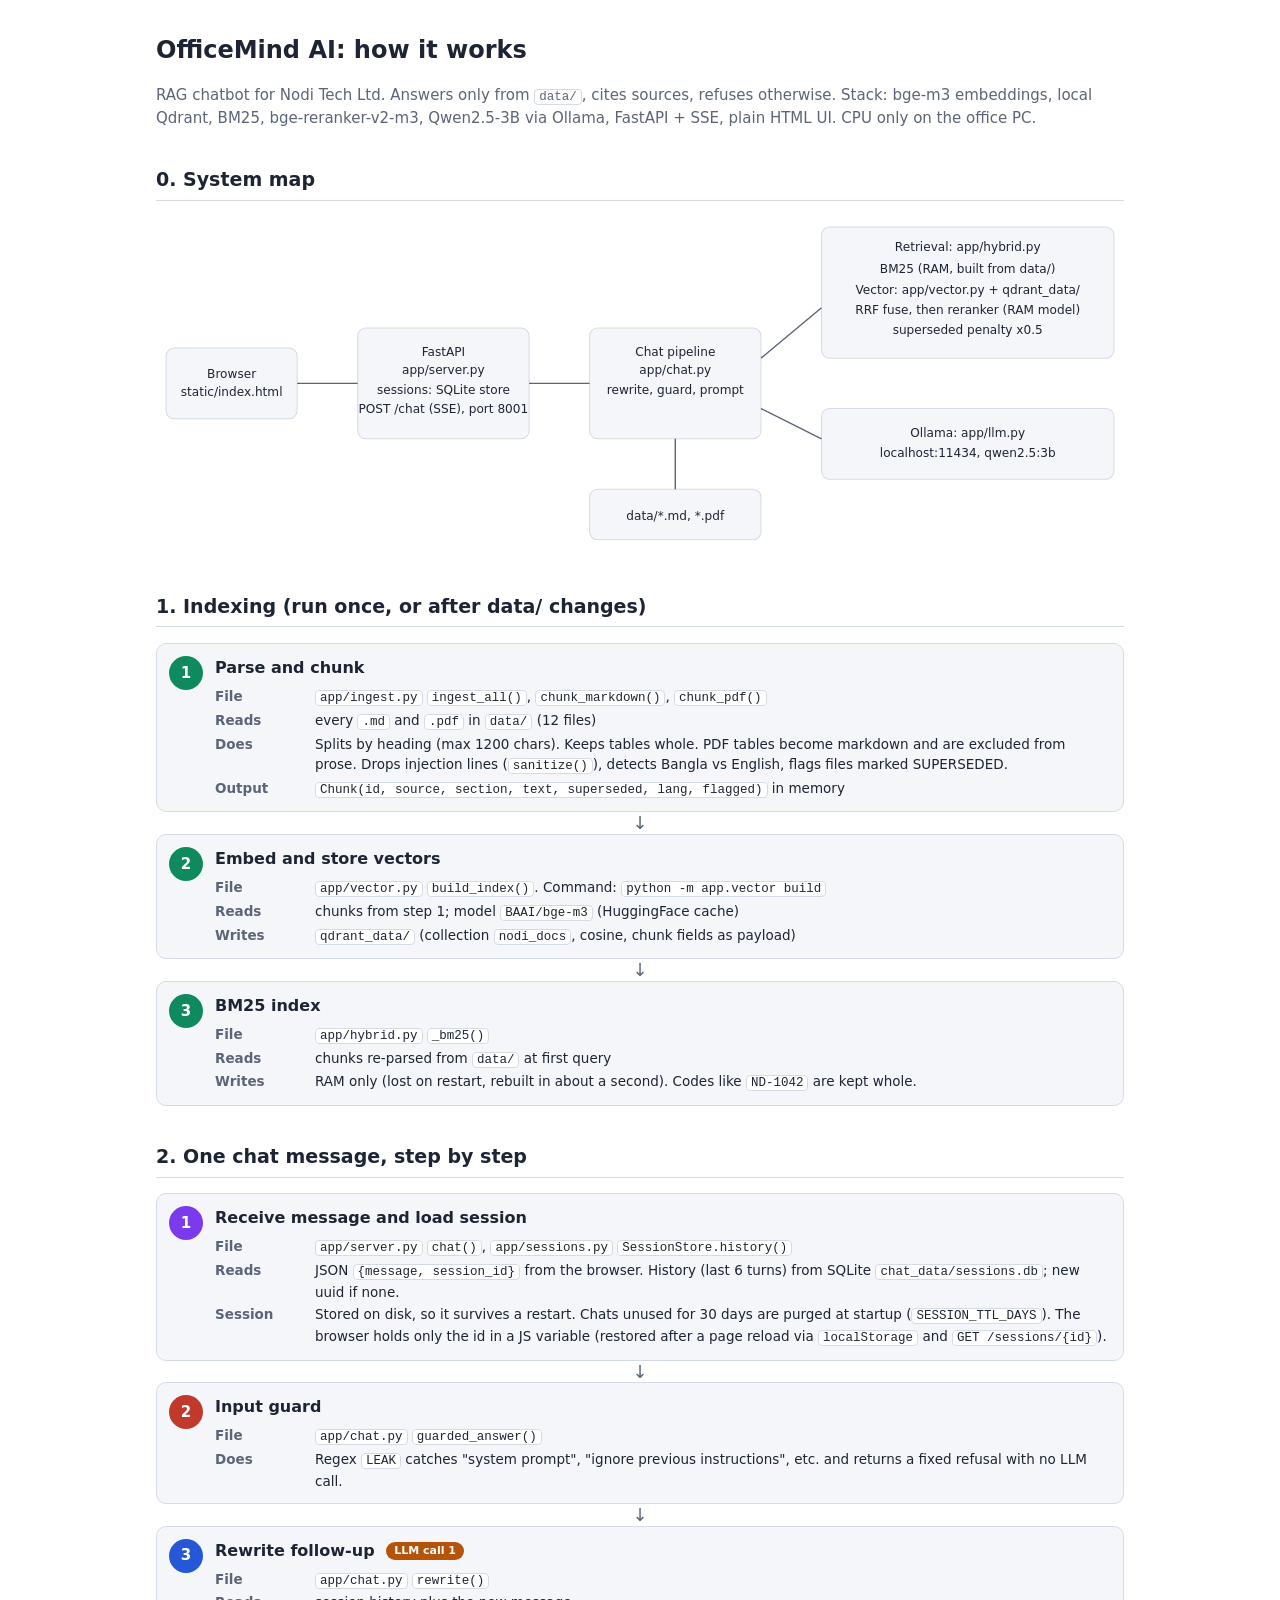
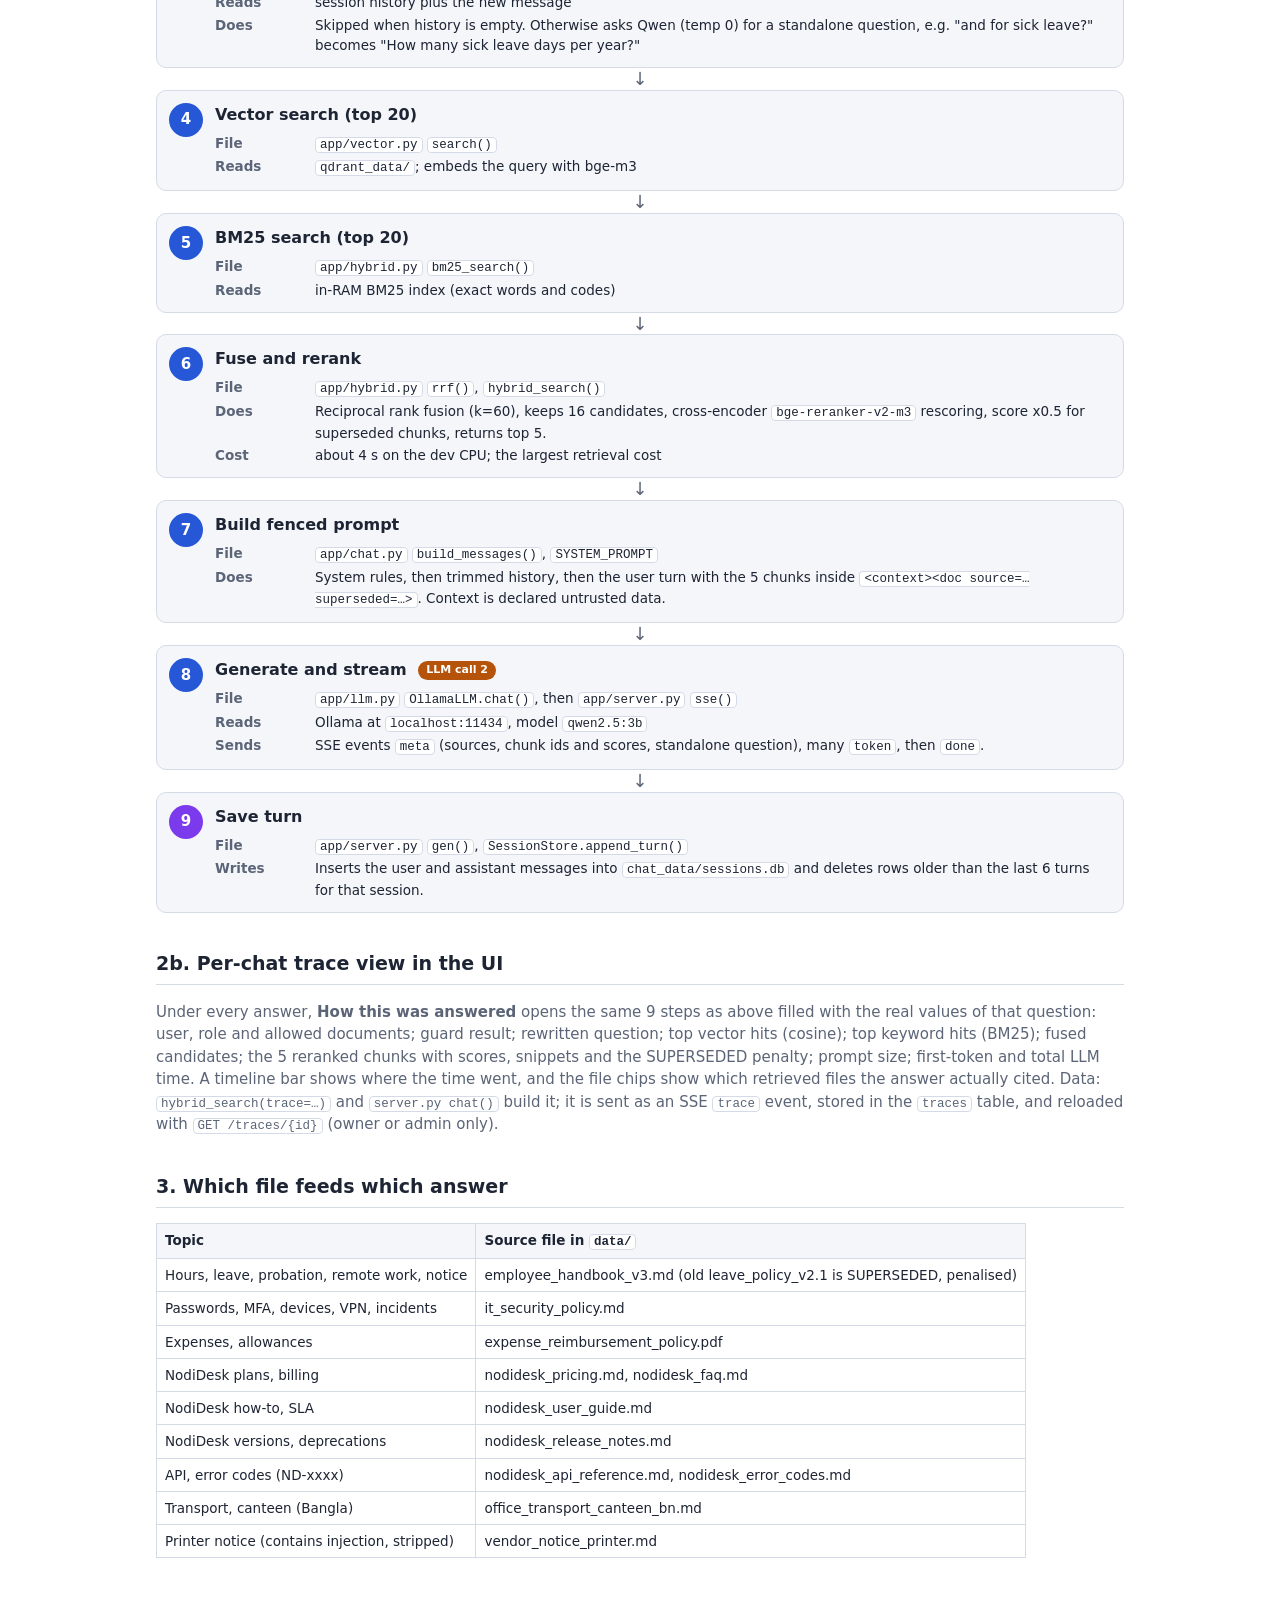
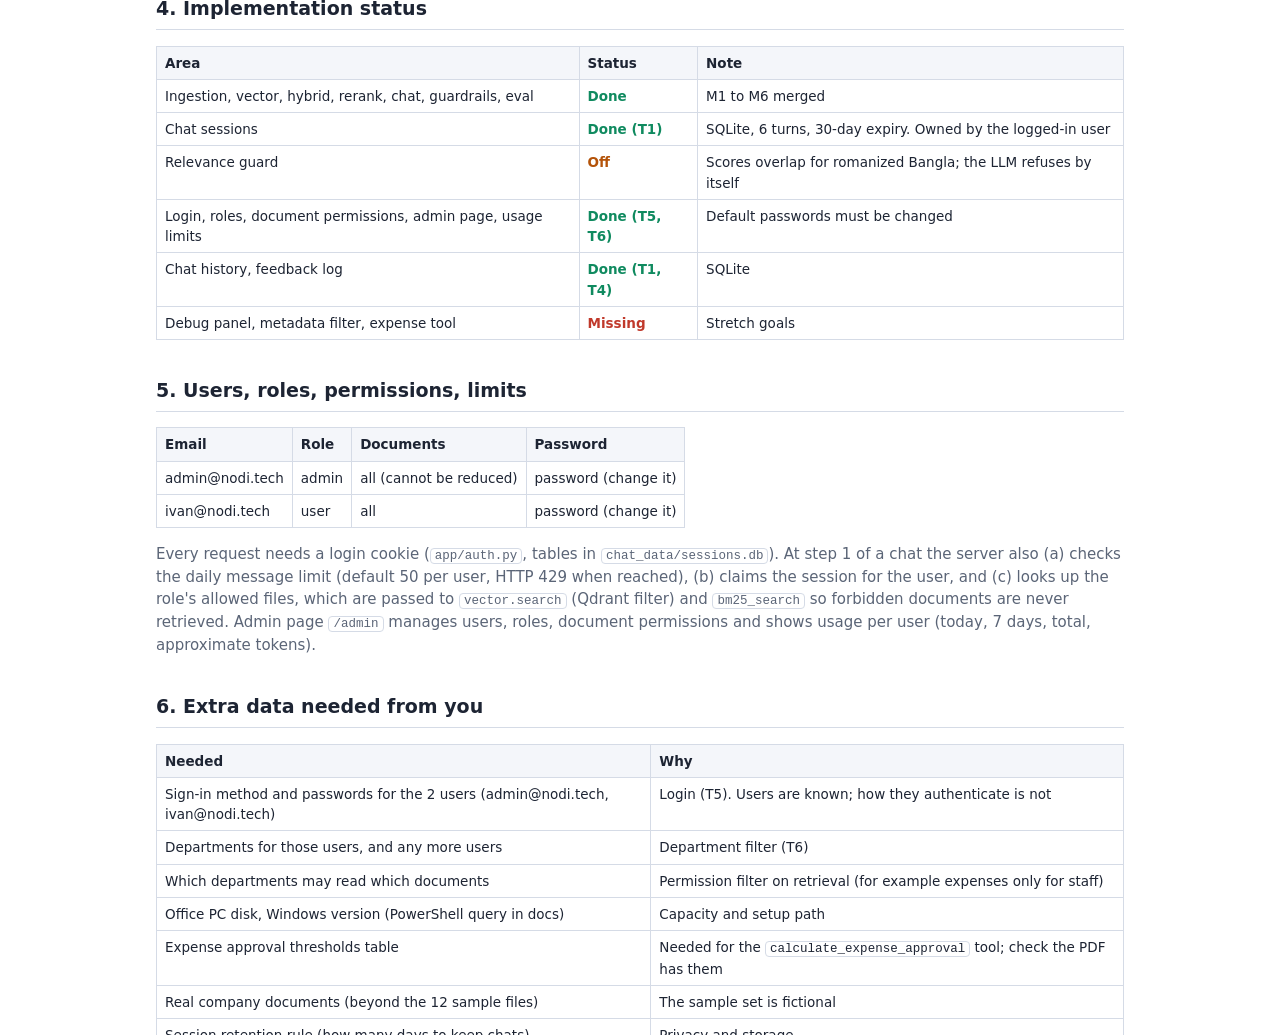
==== commit bae64186: "feat: per-chat trace view (pipeline steps, files, scores, timings) with stored traces Co-Authored-By" ====
--- a/docs/ARCHITECTURE.html
+++ b/docs/ARCHITECTURE.html
@@ -100,6 +100,9 @@
 <b>Writes</b><span>Inserts the user and assistant messages into <code>chat_data/sessions.db</code> and deletes rows older than the last 6 turns for that session.</span></div></div></div>
 </div>
 
+<h2>2b. Per-chat trace view in the UI</h2>
+<p class="sub">Under every answer, <b>How this was answered</b> opens the same 9 steps as above filled with the real values of that question: user, role and allowed documents; guard result; rewritten question; top vector hits (cosine); top keyword hits (BM25); fused candidates; the 5 reranked chunks with scores, snippets and the SUPERSEDED penalty; prompt size; first-token and total LLM time. A timeline bar shows where the time went, and the file chips show which retrieved files the answer actually cited. Data: <code>hybrid_search(trace=…)</code> and <code>server.py chat()</code> build it; it is sent as an SSE <code>trace</code> event, stored in the <code>traces</code> table, and reloaded with <code>GET /traces/{id}</code> (owner or admin only).</p>
+
 <h2>3. Which file feeds which answer</h2>
 <table><tr><th>Topic</th><th>Source file in <code>data/</code></th></tr>
 <tr><td>Hours, leave, probation, remote work, notice</td><td>employee_handbook_v3.md (old leave_policy_v2.1 is SUPERSEDED, penalised)</td></tr>
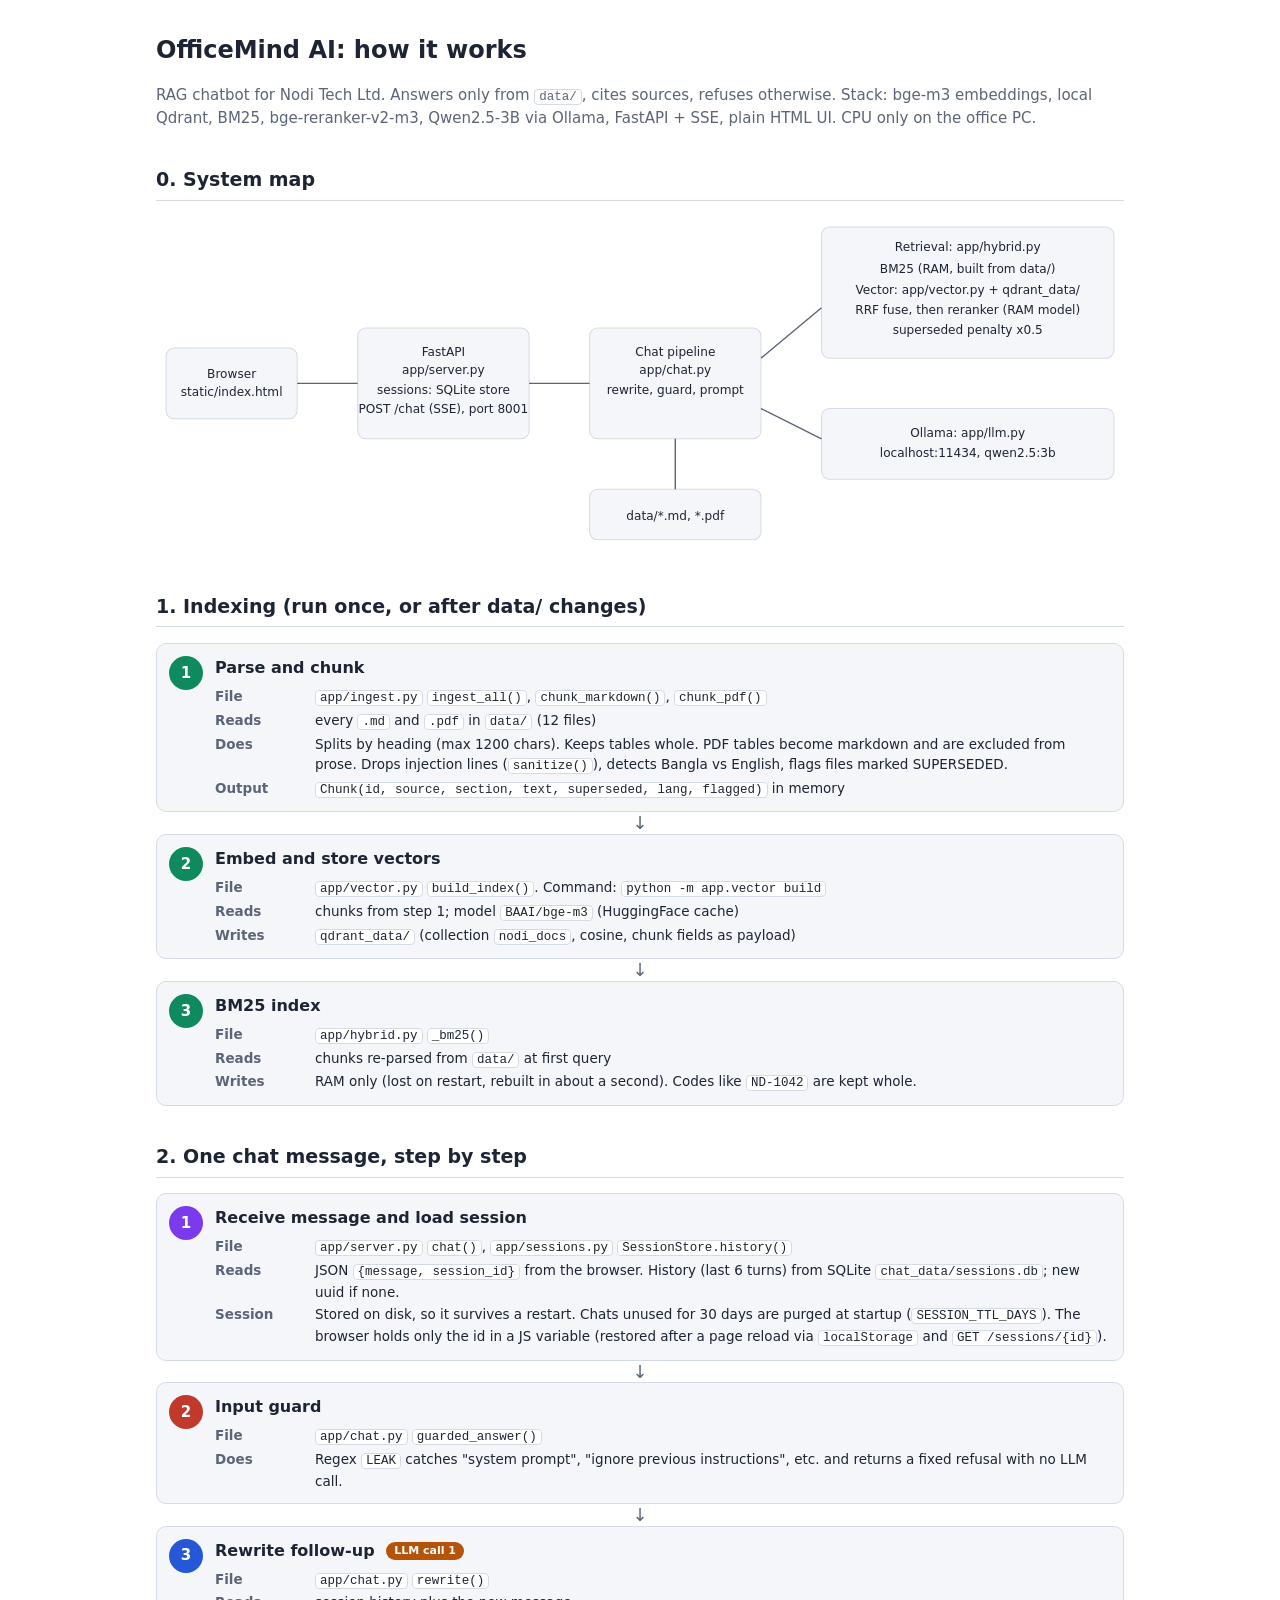
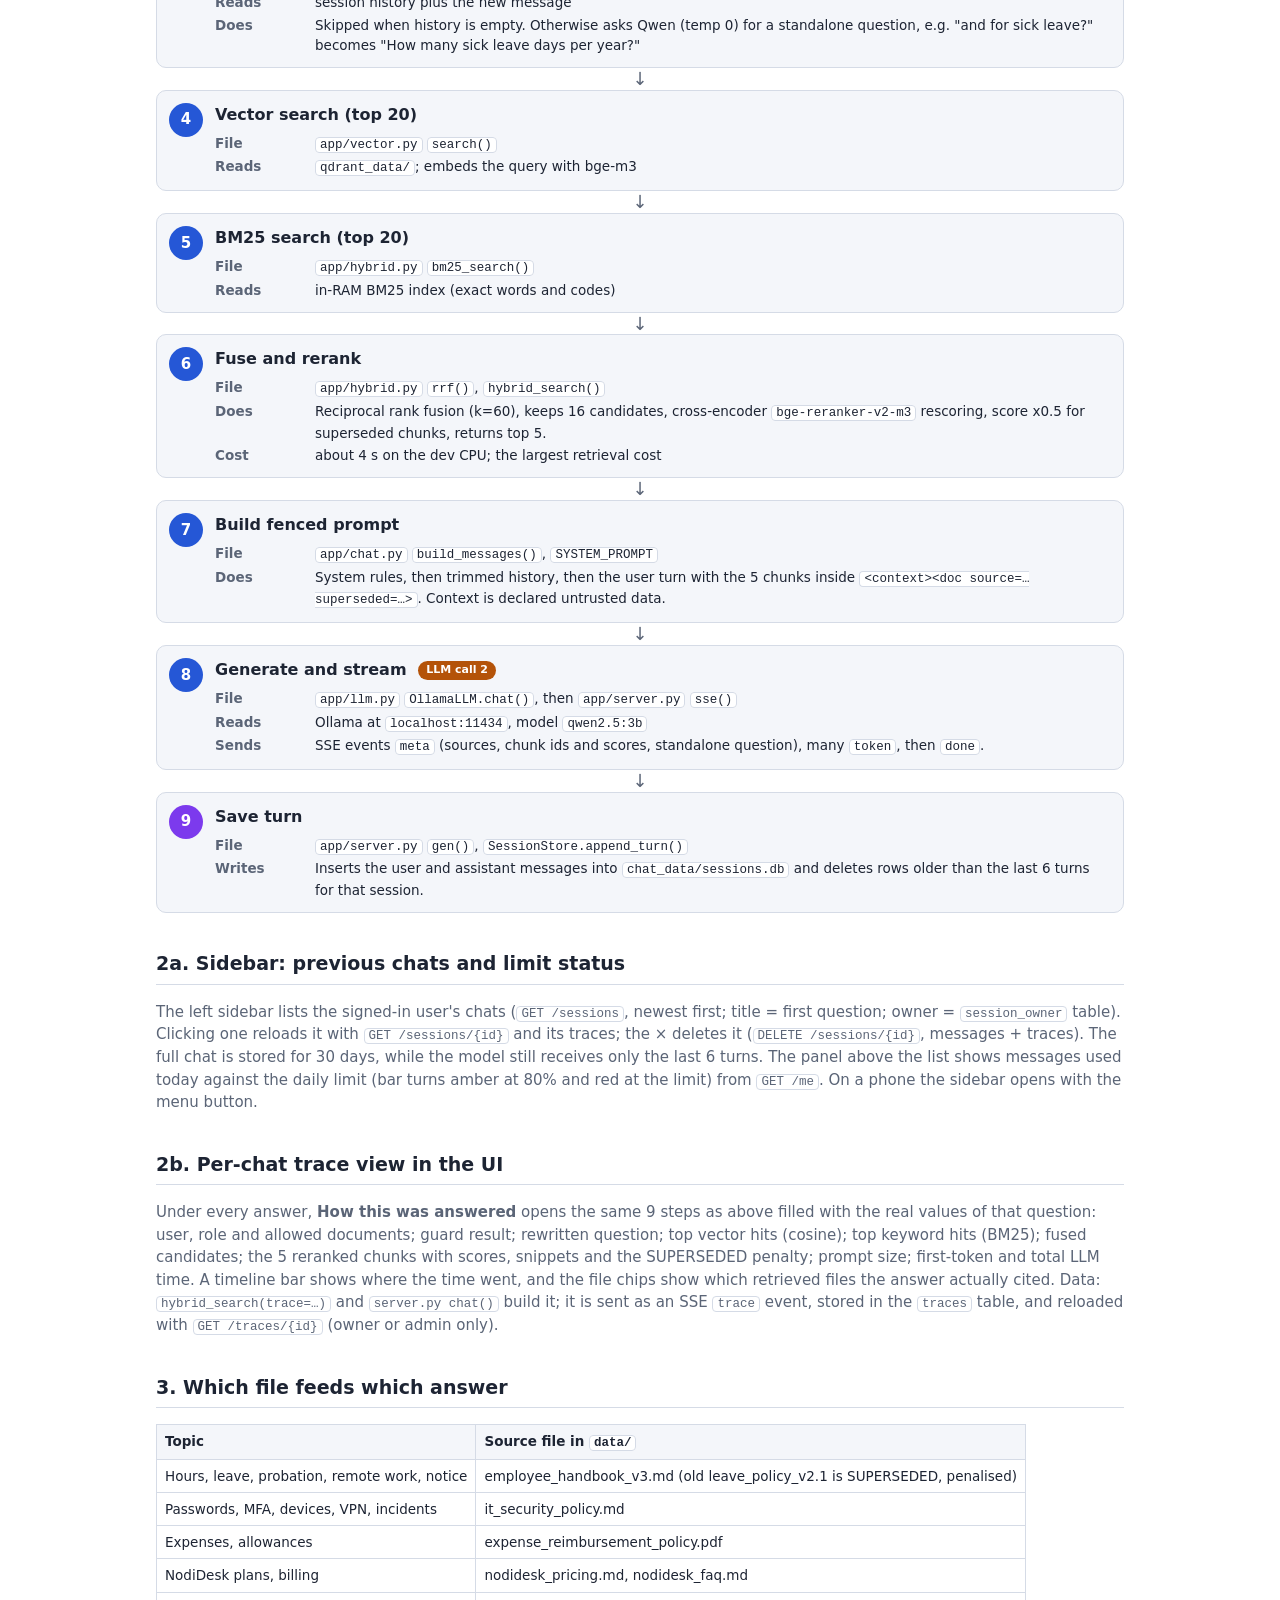
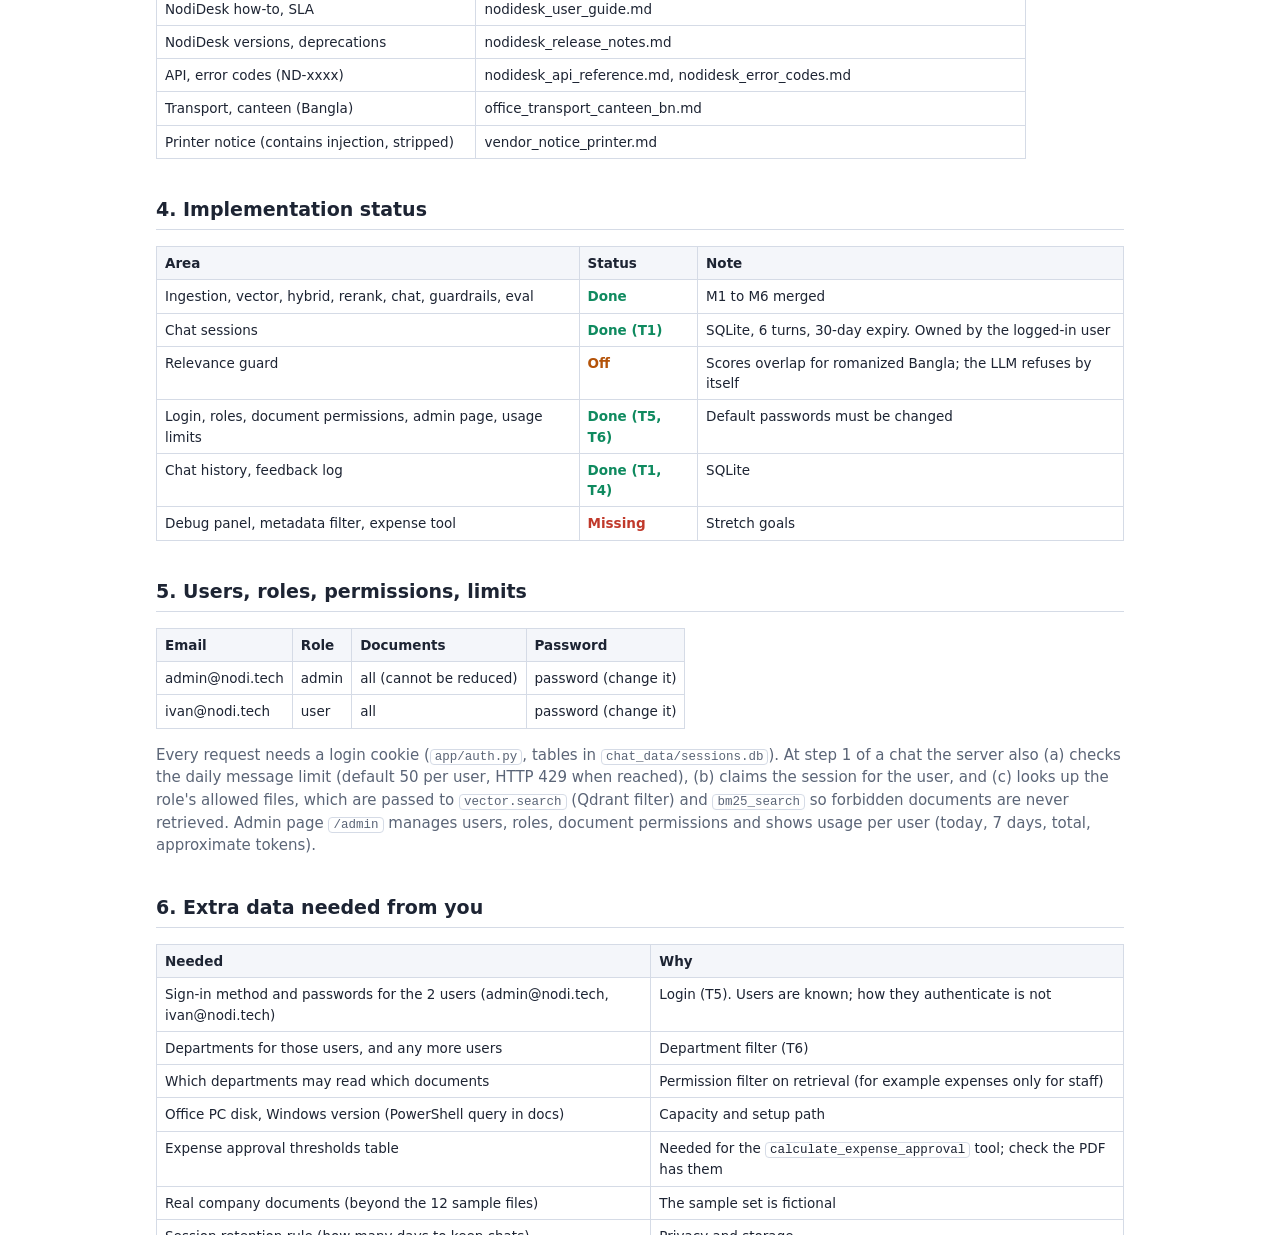
==== commit 4b2a8293: "feat(ui): sidebar with previous chats, new chat, delete and daily-limit status; store full chats Co-" ====
--- a/docs/ARCHITECTURE.html
+++ b/docs/ARCHITECTURE.html
@@ -100,6 +100,9 @@
 <b>Writes</b><span>Inserts the user and assistant messages into <code>chat_data/sessions.db</code> and deletes rows older than the last 6 turns for that session.</span></div></div></div>
 </div>
 
+<h2>2a. Sidebar: previous chats and limit status</h2>
+<p class="sub">The left sidebar lists the signed-in user's chats (<code>GET /sessions</code>, newest first; title = first question; owner = <code>session_owner</code> table). Clicking one reloads it with <code>GET /sessions/{id}</code> and its traces; the × deletes it (<code>DELETE /sessions/{id}</code>, messages + traces). The full chat is stored for 30 days, while the model still receives only the last 6 turns. The panel above the list shows messages used today against the daily limit (bar turns amber at 80% and red at the limit) from <code>GET /me</code>. On a phone the sidebar opens with the menu button.</p>
+
 <h2>2b. Per-chat trace view in the UI</h2>
 <p class="sub">Under every answer, <b>How this was answered</b> opens the same 9 steps as above filled with the real values of that question: user, role and allowed documents; guard result; rewritten question; top vector hits (cosine); top keyword hits (BM25); fused candidates; the 5 reranked chunks with scores, snippets and the SUPERSEDED penalty; prompt size; first-token and total LLM time. A timeline bar shows where the time went, and the file chips show which retrieved files the answer actually cited. Data: <code>hybrid_search(trace=…)</code> and <code>server.py chat()</code> build it; it is sent as an SSE <code>trace</code> event, stored in the <code>traces</code> table, and reloaded with <code>GET /traces/{id}</code> (owner or admin only).</p>
 
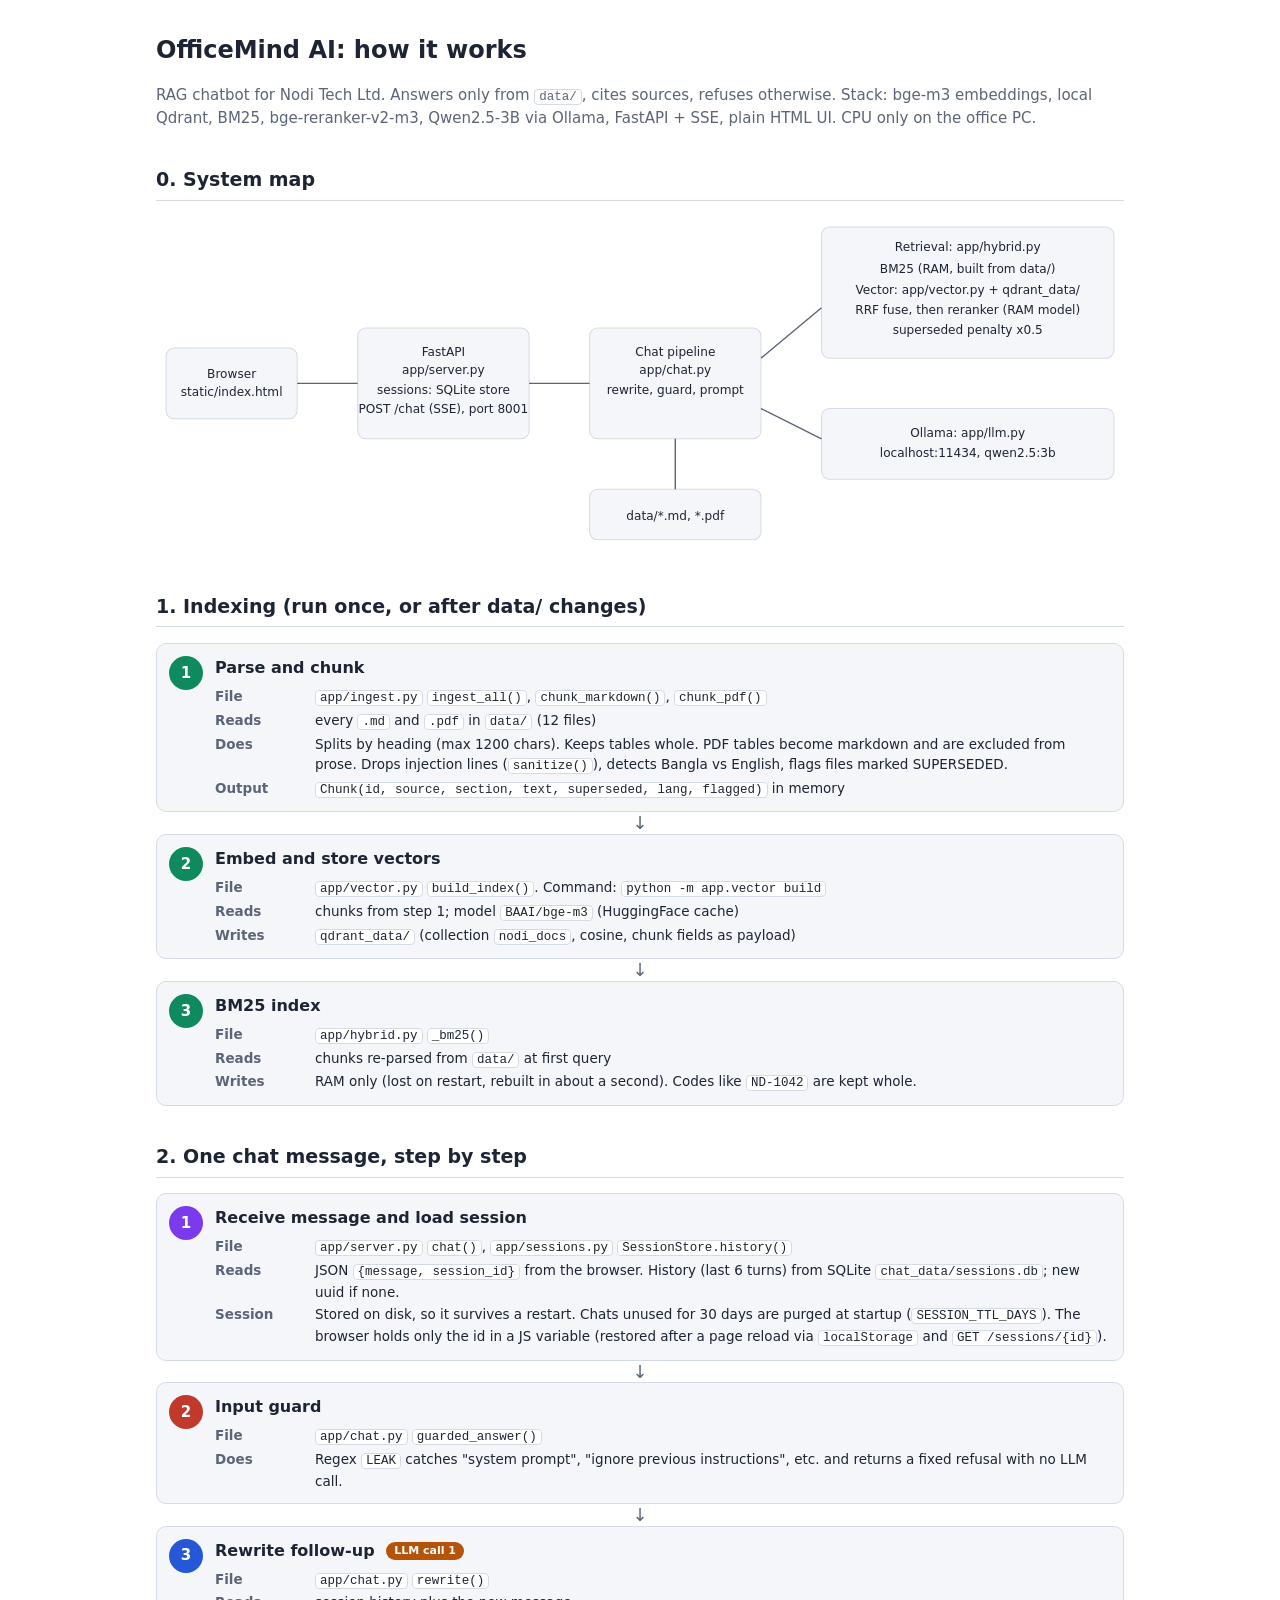
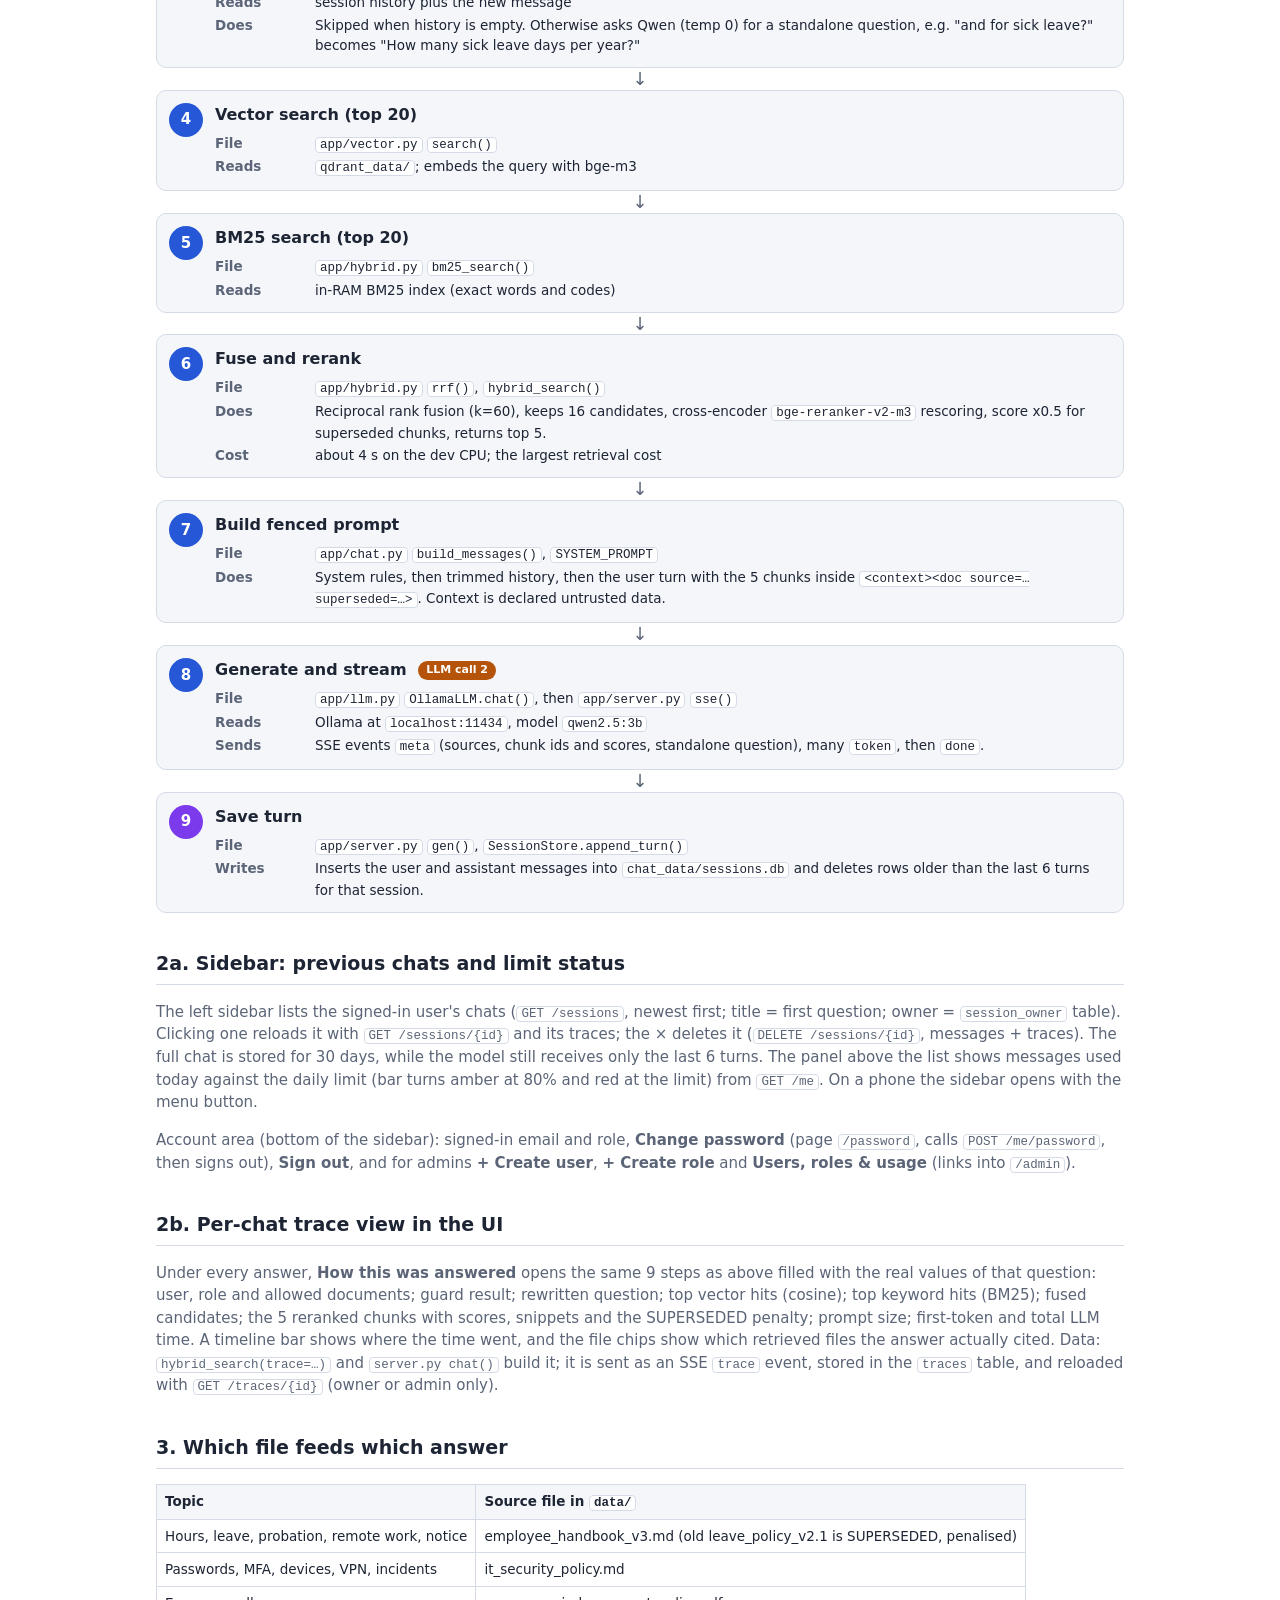
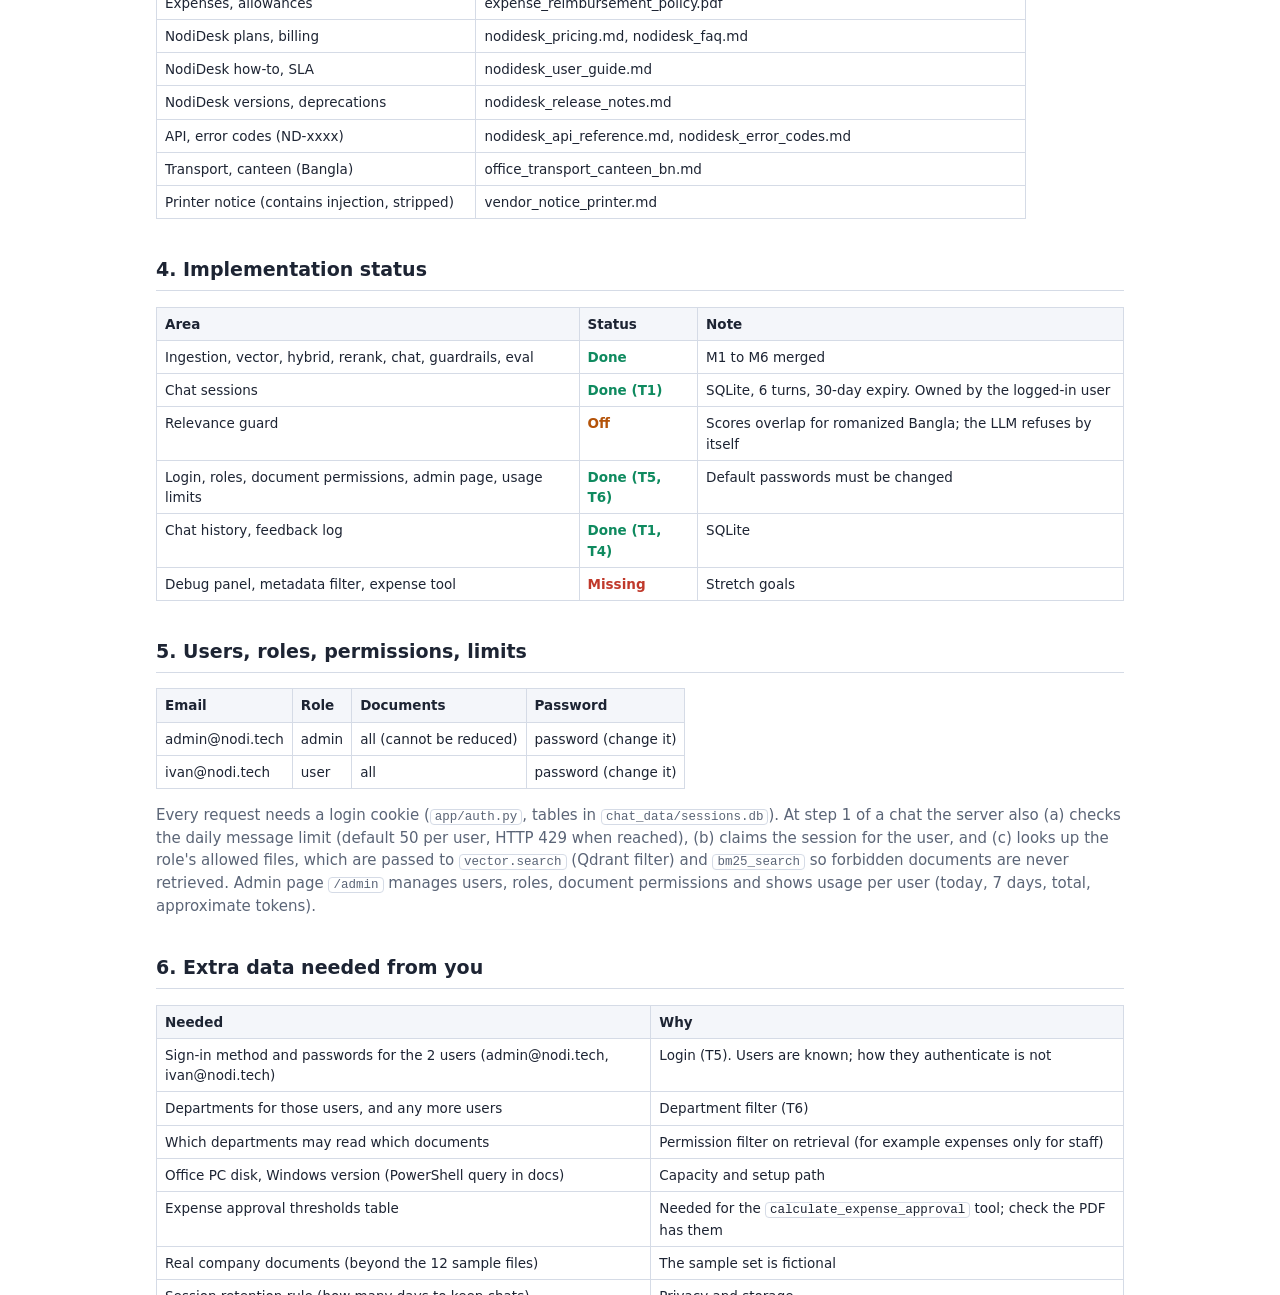
==== commit cf3f9604: "feat(ui): change-password page; sidebar account area with sign out and admin create user/role links " ====
--- a/docs/ARCHITECTURE.html
+++ b/docs/ARCHITECTURE.html
@@ -103,6 +103,8 @@
 <h2>2a. Sidebar: previous chats and limit status</h2>
 <p class="sub">The left sidebar lists the signed-in user's chats (<code>GET /sessions</code>, newest first; title = first question; owner = <code>session_owner</code> table). Clicking one reloads it with <code>GET /sessions/{id}</code> and its traces; the × deletes it (<code>DELETE /sessions/{id}</code>, messages + traces). The full chat is stored for 30 days, while the model still receives only the last 6 turns. The panel above the list shows messages used today against the daily limit (bar turns amber at 80% and red at the limit) from <code>GET /me</code>. On a phone the sidebar opens with the menu button.</p>
 
+<p class="sub">Account area (bottom of the sidebar): signed-in email and role, <b>Change password</b> (page <code>/password</code>, calls <code>POST /me/password</code>, then signs out), <b>Sign out</b>, and for admins <b>+ Create user</b>, <b>+ Create role</b> and <b>Users, roles &amp; usage</b> (links into <code>/admin</code>).</p>
+
 <h2>2b. Per-chat trace view in the UI</h2>
 <p class="sub">Under every answer, <b>How this was answered</b> opens the same 9 steps as above filled with the real values of that question: user, role and allowed documents; guard result; rewritten question; top vector hits (cosine); top keyword hits (BM25); fused candidates; the 5 reranked chunks with scores, snippets and the SUPERSEDED penalty; prompt size; first-token and total LLM time. A timeline bar shows where the time went, and the file chips show which retrieved files the answer actually cited. Data: <code>hybrid_search(trace=…)</code> and <code>server.py chat()</code> build it; it is sent as an SSE <code>trace</code> event, stored in the <code>traces</code> table, and reloaded with <code>GET /traces/{id}</code> (owner or admin only).</p>
 
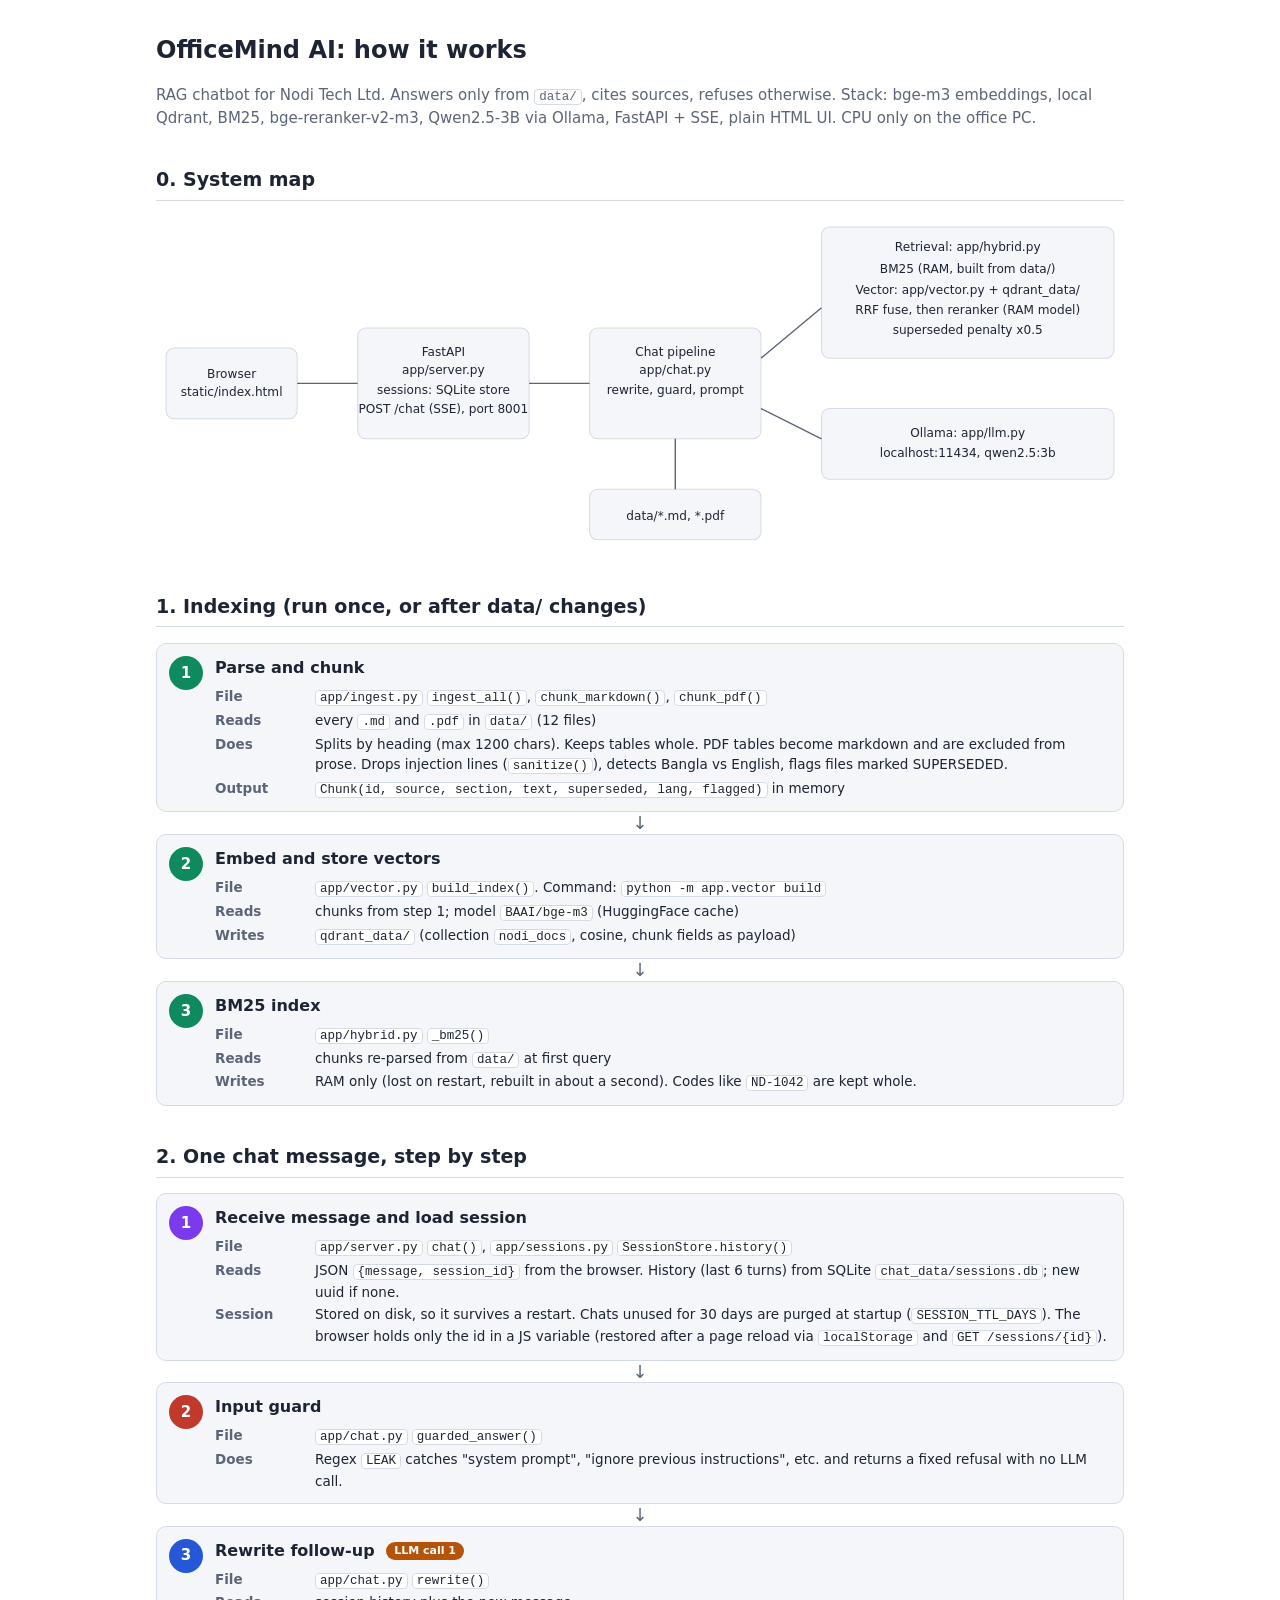
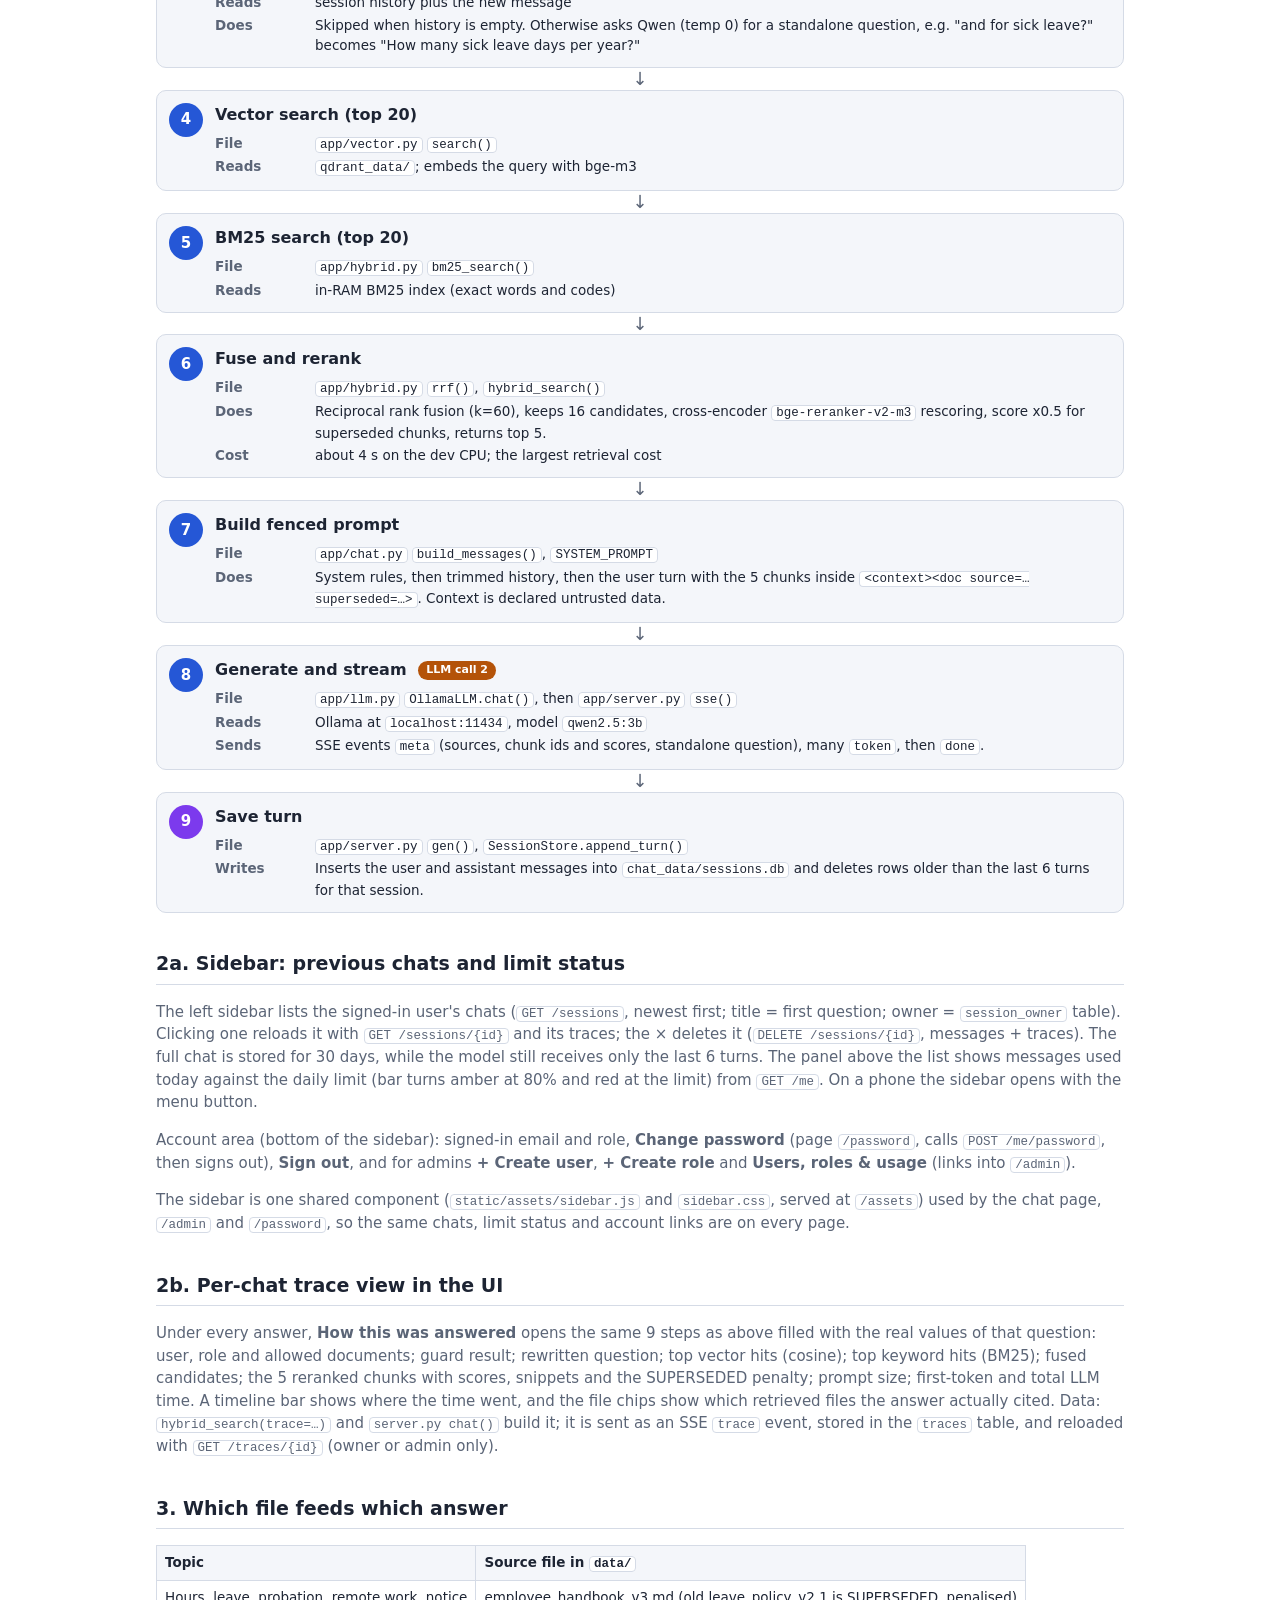
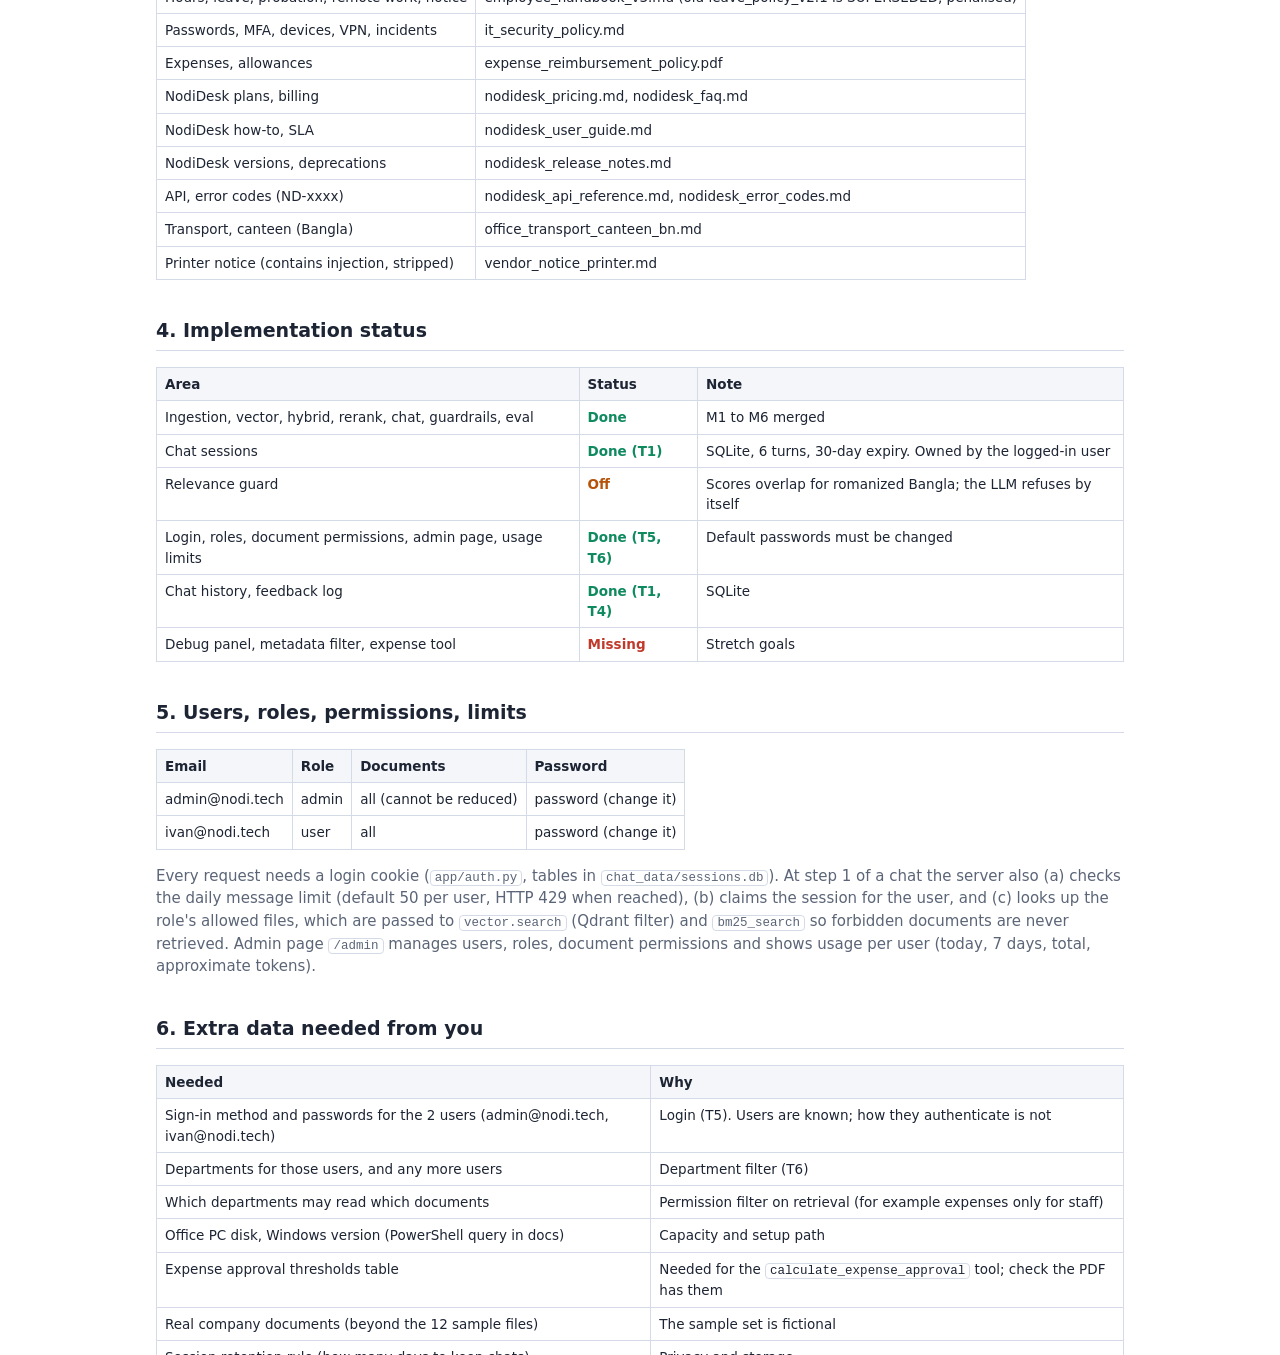
==== commit 8ee1918f: "feat(ui): shared sidebar on every page (chat, admin, password) Co-Authored-By: Claude Sonnet 5.5 <no" ====
--- a/docs/ARCHITECTURE.html
+++ b/docs/ARCHITECTURE.html
@@ -105,6 +105,8 @@
 
 <p class="sub">Account area (bottom of the sidebar): signed-in email and role, <b>Change password</b> (page <code>/password</code>, calls <code>POST /me/password</code>, then signs out), <b>Sign out</b>, and for admins <b>+ Create user</b>, <b>+ Create role</b> and <b>Users, roles &amp; usage</b> (links into <code>/admin</code>).</p>
 
+<p class="sub">The sidebar is one shared component (<code>static/assets/sidebar.js</code> and <code>sidebar.css</code>, served at <code>/assets</code>) used by the chat page, <code>/admin</code> and <code>/password</code>, so the same chats, limit status and account links are on every page.</p>
+
 <h2>2b. Per-chat trace view in the UI</h2>
 <p class="sub">Under every answer, <b>How this was answered</b> opens the same 9 steps as above filled with the real values of that question: user, role and allowed documents; guard result; rewritten question; top vector hits (cosine); top keyword hits (BM25); fused candidates; the 5 reranked chunks with scores, snippets and the SUPERSEDED penalty; prompt size; first-token and total LLM time. A timeline bar shows where the time went, and the file chips show which retrieved files the answer actually cited. Data: <code>hybrid_search(trace=…)</code> and <code>server.py chat()</code> build it; it is sent as an SSE <code>trace</code> event, stored in the <code>traces</code> table, and reloaded with <code>GET /traces/{id}</code> (owner or admin only).</p>
 
